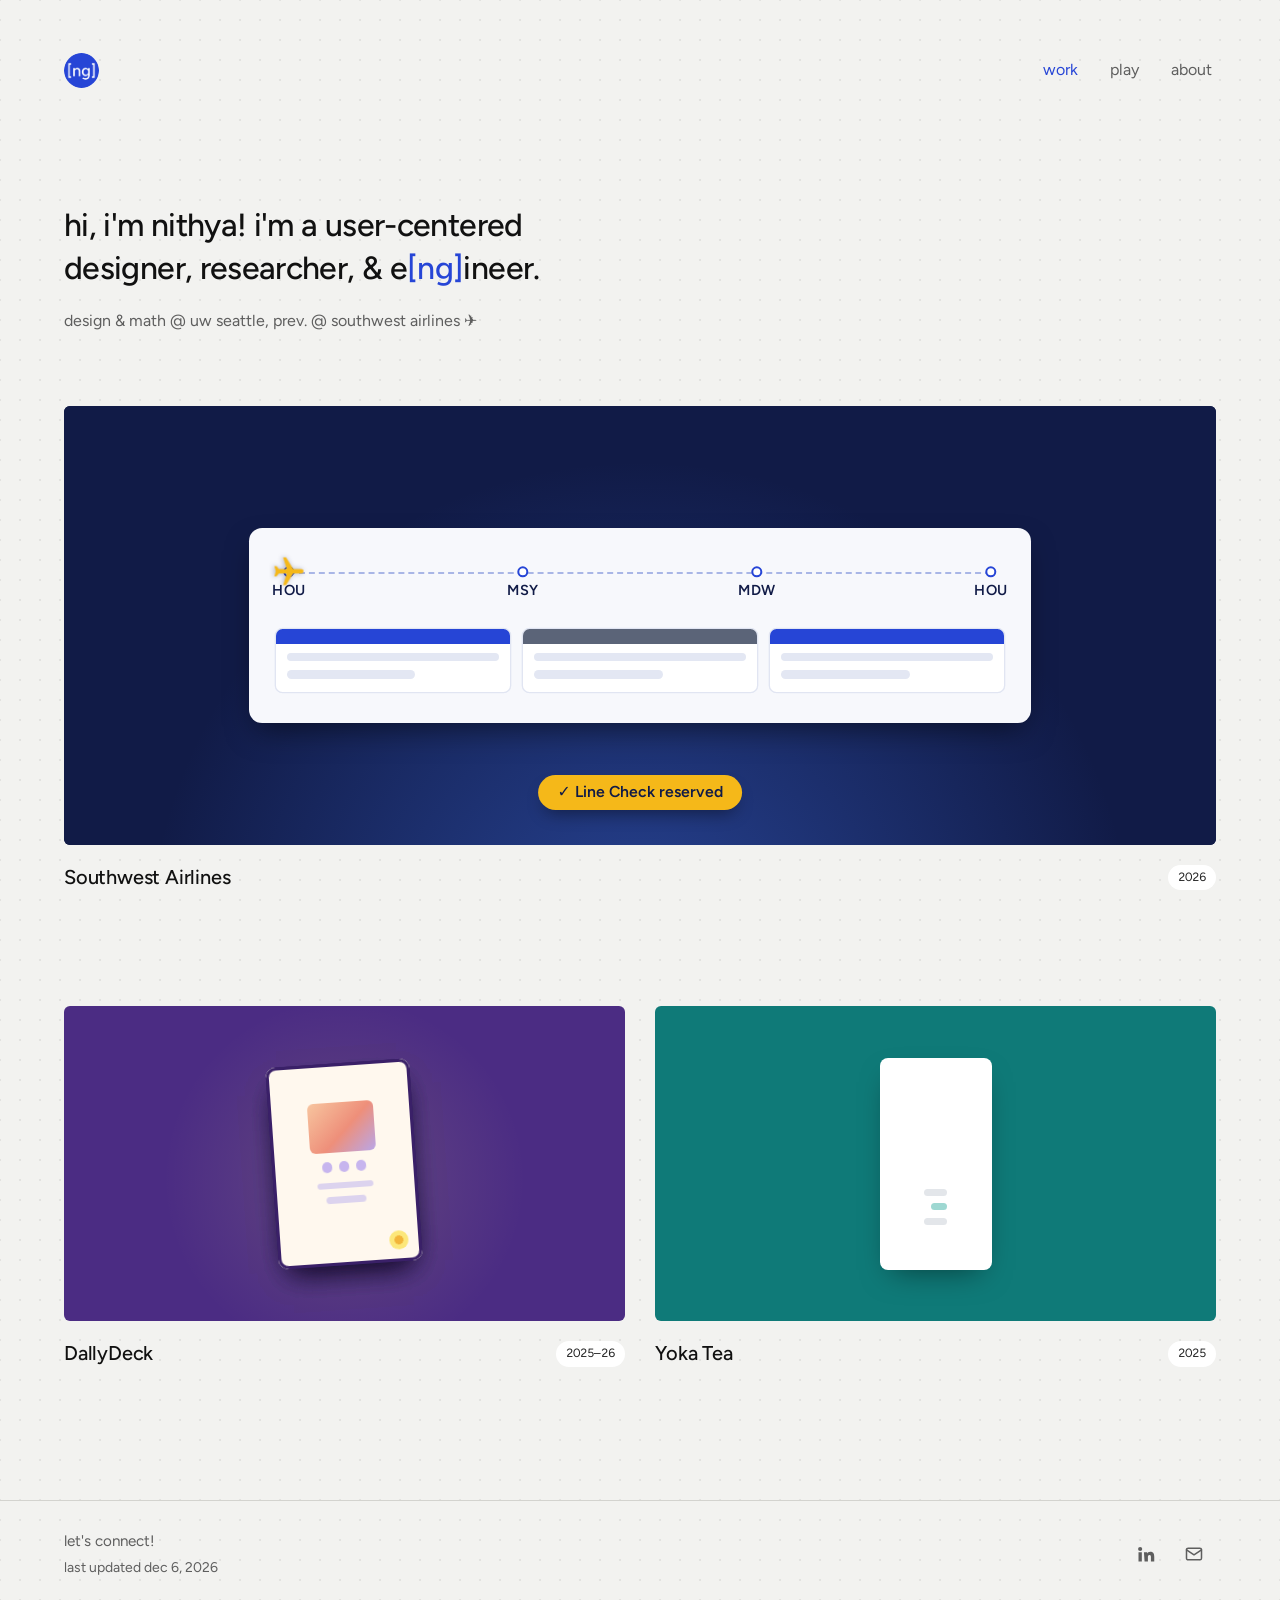
==== index.html @ f73a186f "Southwest case study: Line Check Solver - Write the case study from the user testing readout: proble" ====
<!doctype html>
<html lang="en">
<head>
  <meta charset="utf-8">
  <meta name="viewport" content="width=device-width, initial-scale=1">
  <title>nithya guduri</title>
  <meta name="description" content="Nithya Guduri is a designer, researcher, and engineer studying Human Centered Design & Engineering and Applied Math at the University of Washington.">
  <meta name="theme-color" content="#ECECEA">
  <link rel="icon" type="image/png" href="assets/logo.png">
  <link rel="apple-touch-icon" href="assets/logo.png">
  <link rel="preconnect" href="https://fonts.googleapis.com">
  <link rel="preconnect" href="https://fonts.gstatic.com" crossorigin>
  <link rel="stylesheet" href="https://fonts.googleapis.com/css2?family=Figtree:wght@400;500;600;700&display=swap">
  <link rel="stylesheet" href="css/styles.css">
  <script src="js/main.js" defer></script>
</head>
<body>
  <a class="skip-link" href="#main">Skip to content</a>

  <header class="site-header">
    <nav class="nav wrap" aria-label="Primary">
      <a class="wordmark" href="index.html"><img class="wordmark__logo" src="assets/logo.png" alt="Nithya Guduri, home" width="40" height="40"></a>
      <ul class="nav__links" role="list">
        <li><a class="nav__link" href="index.html" aria-current="page">work</a></li>
        <li><a class="nav__link" href="play.html">play</a></li>
        <li><a class="nav__link" href="about.html">about</a></li>
      </ul>
    </nav>
  </header>

  <main id="main">

    <div class="wrap">
      <section class="page-intro fade-in" aria-labelledby="intro-title">
        <h1 class="page-title" id="intro-title">hi, i'm nithya! i'm a user-centered designer, researcher, &amp; e<span class="hl">[ng]</span>ineer.</h1>
        <p class="page-sub">design & math @ uw seattle, prev. @ southwest airlines ✈︎</p>
      </section>

      <h2 class="sr-only">Selected work</h2>
      <ul class="work-grid" role="list">
        <li class="work-item work-item--feature fade-in" style="--d:1">
          <a class="work-card" href="work/project-one.html">
            <div class="work-card__cover" style="--cover:#111B47" aria-hidden="true">
              <!-- animated trip: a plane flies each leg, legs turn green as they're certified, then the reservation confirms -->
              <div class="sw-scene">
                <div class="sw-board">
                  <div class="sw-route">
                    <i class="sw-path"></i>
                    <span class="sw-stop" data-code="HOU"></span><span class="sw-stop" data-code="MSY"></span><span class="sw-stop" data-code="MDW"></span><span class="sw-stop" data-code="HOU"></span>
                    <div class="sw-track"><svg class="sw-plane" viewBox="0 0 24 24"><path fill="currentColor" d="M21 16v-2l-8-5V3.5a1.5 1.5 0 0 0-3 0V9l-8 5v2l8-2.5V19l-2 1.5V22l3.5-1 3.5 1v-1.5L13 19v-5.5z"/></svg></div>
                  </div>
                  <div class="sw-legs">
                    <div class="sw-leg"><b></b><i></i><i></i></div>
                    <div class="sw-leg sw-leg--dh"><b></b><i></i><i></i></div>
                    <div class="sw-leg"><b></b><i></i><i></i></div>
                  </div>
                </div>
                <span class="sw-toast">✓ Line Check reserved</span>
              </div>
            </div>
            <div class="work-card__meta">
              <h2 class="work-card__title">Southwest Airlines</h2>
              <span class="pill"><span class="sr-only">Year: </span>2026</span>
            </div>
            <!-- EDIT: one-line tagline, shown on hover -->
            <p class="work-card__tagline">Redesigning how Southwest check pilots reserve and certify Line Checks.</p>
          </a>
        </li>
        <li class="work-item fade-in" style="--d:2">
          <a class="work-card" href="work/project-two.html">
            <div class="work-card__cover" style="--cover:#4B2C83" aria-hidden="true">
              <!-- animated card deck: one card slides off the top and tucks in at the back -->
              <div class="dd-deck">
                <div class="dd-card"><i class="dd-card__photo"></i><span class="dd-card__icons"><i></i><i></i><i></i></span><i class="dd-card__line"></i><i class="dd-card__line dd-card__line--short"></i><i class="dd-card__flower"></i></div>
                <div class="dd-card"><i class="dd-card__photo"></i><span class="dd-card__icons"><i></i><i></i><i></i></span><i class="dd-card__line"></i><i class="dd-card__line dd-card__line--short"></i><i class="dd-card__flower"></i></div>
                <div class="dd-card"><i class="dd-card__photo"></i><span class="dd-card__icons"><i></i><i></i><i></i></span><i class="dd-card__line"></i><i class="dd-card__line dd-card__line--short"></i><i class="dd-card__flower"></i></div>
              </div>
            </div>
            <div class="work-card__meta">
              <h2 class="work-card__title">DallyDeck</h2>
              <span class="pill"><span class="sr-only">Year: </span>2025–26</span>
            </div>
            <!-- EDIT: one-line tagline, shown on hover -->
            <p class="work-card__tagline">A card deck and app that takes the pressure off planning visits.</p>
          </a>
        </li>
        <li class="work-item fade-in" style="--d:3">
          <a class="work-card" href="work/project-three.html">
            <div class="work-card__cover" style="--cover:#0F7A78" aria-hidden="true">
              <!-- EDIT: replace with <img src="assets/…" alt=""> -->
              <div class="mock-center"><div class="mock-phone"><i></i><i></i><i></i></div></div>
            </div>
            <div class="work-card__meta">
              <h2 class="work-card__title">Yoka Tea</h2>
              <span class="pill"><span class="sr-only">Year: </span>2025</span>
            </div>
            <!-- EDIT: one-line tagline, shown on hover -->
            <p class="work-card__tagline">Designing an AI assistant that helps teams ship faster.</p>
          </a>
        </li>
      </ul>
    </div>
  </main>

  <footer class="site-footer">
    <div class="wrap footer__row">
      <div>
        <p class="footer__hello">let's connect!</p>
        <p class="footer__updated">last updated <span data-updated>nov 9 2026</span></p>
      </div>
      <!-- EDIT: your profile links and email -->
      <ul class="socials" role="list">
        <li><a href="https://www.linkedin.com/in/nithyaguduri/" aria-label="LinkedIn"><svg viewBox="0 0 24 24" fill="currentColor" aria-hidden="true" focusable="false"><path d="M4.98 3.5a2.5 2.5 0 1 1 0 5 2.5 2.5 0 0 1 0-5zM3 9.75h4V21H3zM9.5 9.75h3.8v1.6h.05c.53-1 1.83-2.05 3.77-2.05 4.03 0 4.78 2.65 4.78 6.1V21h-4v-5c0-1.2-.02-2.75-1.68-2.75-1.68 0-1.94 1.31-1.94 2.66V21h-4z"/></svg></a></li>
        <li><a href="mailto:nithyaguduri@gmail.com" aria-label="Email nithyaguduri@gmail.com"><svg viewBox="0 0 24 24" fill="none" stroke="currentColor" stroke-width="1.8" stroke-linecap="round" stroke-linejoin="round" aria-hidden="true" focusable="false"><rect x="3" y="5" width="18" height="14" rx="2"/><path d="m3 7 9 6 9-6"/></svg></a></li>
      </ul>
    </div>
  </footer>
</body>
</html>
---- css/styles.css ----
/* =========================================================
   Layout concept: a quiet grey "paper" gallery. Work is shown
   as framed covers; everything else is a narrow reading column.

   Contrast (WCAG AA, normal text ≥ 4.5:1 on --bg):
   ink 16.4 · text 14.6 · muted 5.3 · accent 6.4
   ========================================================= */
:root {
  --bg: #F2F2F0;
  --grid: rgba(17, 17, 17, .07);   /* dot grid */
  --box: #E1E1DE;          /* process cards, placeholders */
  --white: #FFFFFF;
  --ink: #111111;          /* headings */
  --text: #1F1F1F;
  --muted: #5E5E5E;
  --line: #D3D3CF;
  --accent: #2645D6;       /* cobalt: the one accent */
  --accent-soft: #DCE3FB;

  --font: "Figtree", ui-sans-serif, system-ui, -apple-system, "Segoe UI", sans-serif;

  --fs-xs: .75rem;      /* labels */
  --fs-sm: .875rem;     /* captions, meta */
  --fs-base: 1rem;      /* body */
  --fs-meta: .9375rem;  /* taglines, dates, descriptions: 15px */
  --fs-md: 1rem;        /* nav, intro subline: 16px */
  --fs-bio: 1.125rem;   /* about body: 18px */
  --fs-lg: clamp(1.125rem, 1rem + .35vw, 1.25rem);  /* project + section titles: 20px */
  --fs-xl: clamp(1.625rem, 1.3rem + 1vw, 2rem);     /* page headings: 32px */
  --fs-hero: clamp(1.625rem, 1.3rem + 1vw, 2rem);

  --gutter: clamp(20px, 5vw, 80px);
  --max: 1440px;
  --read: 720px;            /* case study column */
  --radius: 6px;

  --ease: cubic-bezier(.2, .8, .2, 1);
  --spring: cubic-bezier(.34, 1.45, .64, 1);
}

/* ---------- base ---------- */
*, *::before, *::after { box-sizing: border-box; }
* { margin: 0; }
html { -webkit-text-size-adjust: 100%; text-size-adjust: 100%; }
@media (prefers-reduced-motion: no-preference) { html { scroll-behavior: smooth; } }

body {
  position: relative;
  min-height: 100vh;
  display: flex; flex-direction: column;
  background-color: var(--bg);
  background-image: radial-gradient(circle, var(--grid) 1px, transparent 1.5px);
  background-size: 20px 20px;
  background-position: -10px -10px;
  color: var(--text);
  font-family: var(--font);
  font-size: var(--fs-base);
  line-height: 1.6;
  -webkit-font-smoothing: antialiased;
}
main { flex: 1; }

img, svg { display: block; max-width: 100%; }
a { color: inherit; }
button { font: inherit; color: inherit; cursor: pointer; }
ul[role="list"], ol[role="list"] { list-style: none; padding: 0; }

:focus-visible { outline: 2px solid var(--accent); outline-offset: 3px; border-radius: 3px; }

.sr-only {
  position: absolute; width: 1px; height: 1px; padding: 0; margin: -1px;
  overflow: hidden; clip: rect(0 0 0 0); white-space: nowrap; border: 0;
}
.skip-link {
  position: fixed; top: 12px; left: 12px; z-index: 100;
  padding: 10px 16px; border-radius: var(--radius);
  background: var(--ink); color: var(--white); text-decoration: none;
  transform: translateY(-200%); transition: transform .2s var(--ease);
}
.skip-link:focus { transform: none; }

.wrap {
  width: 100%; max-width: calc(var(--max) + var(--gutter) * 2);
  margin-inline: auto; padding-inline: var(--gutter);
}

/* ---------- header ---------- */
.site-header { padding-block: clamp(24px, 4vw, 48px); }
.nav { display: flex; align-items: center; justify-content: space-between; gap: 16px; }

.wordmark {
  display: inline-flex; align-items: center; gap: 10px;
  min-height: 44px;
  font-size: var(--fs-md); font-weight: 600; letter-spacing: -.01em;
  color: var(--ink); text-decoration: none;
}
.wordmark__logo {
  display: block; width: 35px; height: 35px;
  border-radius: 50%; object-fit: cover;
  transition: transform .5s var(--spring);
}
.wordmark:hover .wordmark__logo { transform: scale(1.08); }

.nav__links { display: flex; gap: clamp(8px, 2vw, 24px); }
.nav__link {
  display: inline-flex; align-items: center; min-height: 44px; padding-inline: 4px;
  font-size: var(--fs-md); color: var(--muted); text-decoration: none;
  transition: color .2s;
}
.nav__link:hover { color: var(--ink); }
.nav__link[aria-current="page"] { color: var(--accent); }

/* ---------- shared bits ---------- */
.label {
  font-size: var(--fs-xs); font-weight: 500;
  letter-spacing: .05em; text-transform: uppercase;
  color: var(--muted);
}
.pill {
  display: inline-flex; align-items: center;
  padding: 5px 16px; border-radius: 999px;
  background: var(--white);
  font-size: .8125rem; color: var(--text); white-space: nowrap;
  font-variant-numeric: tabular-nums;
}
.page-intro { padding-block: clamp(24px, 5vw, 64px) clamp(40px, 6vw, 72px); }
.page-title {
  font-size: var(--fs-hero); font-weight: 500;
  line-height: 1.35; letter-spacing: -.02em; color: var(--ink);
  max-width: 24ch; text-wrap: balance;
}
.page-sub { margin-top: 18px; font-size: var(--fs-md); color: var(--muted); }

/* placeholder art (replace with <img>) */
.ph {
  display: grid; place-items: center;
  width: 100%; max-width: 100%;
  aspect-ratio: var(--ratio, 16 / 10);
  padding: 16px;
  border-radius: var(--radius);
  background: var(--box);
  color: #555;
  font-size: var(--fs-xs); letter-spacing: .05em; text-transform: uppercase; text-align: center;
}

/* ---------- WORK GRID ---------- */
.work-grid {
  display: grid;
  gap: clamp(40px, 5vw, 64px) clamp(20px, 2.4vw, 32px);
  margin-bottom: clamp(64px, 8vw, 112px);  /* space above the footer */
}
.work-card .pill { padding: 3px 10px; font-size: .75rem; }
@media (min-width: 760px) {
  .work-grid { grid-template-columns: 1fr 1fr; }
  .work-item--feature { grid-column: 1 / -1; }
}
.work-card { display: grid; text-decoration: none; }
.work-card__cover {
  position: relative; overflow: hidden;
  aspect-ratio: 16 / 9;
  border-radius: var(--radius);
  background: var(--cover, var(--box));
}
@media (min-width: 760px) { .work-item--feature .work-card__cover { aspect-ratio: 21 / 8; } }
.work-card__cover > * { transition: transform .6s var(--ease); }
.work-card:hover .work-card__cover > * { transform: scale(1.03); }
.work-card__cover img { width: 100%; height: 100%; object-fit: cover; }
.work-card__meta {
  display: flex; align-items: center; justify-content: space-between; gap: 16px;
  margin-top: 20px;
}
.work-card__title {
  font-size: var(--fs-lg); font-weight: 500; line-height: 1.15; letter-spacing: -.01em;
  color: var(--ink);
}
.work-card__tagline {
  margin-top: 10px;
  font-size: var(--fs-meta); line-height: 1.4; color: var(--muted);
  max-width: 48ch;
}
/* tagline fades in on hover; space is reserved so nothing jumps */
@media (hover: hover) {
  .work-card__tagline { opacity: 0; translate: 0 6px; transition: opacity .3s var(--ease), translate .4s var(--ease); }
  .work-card:hover .work-card__tagline,
  .work-card:focus-visible .work-card__tagline { opacity: 1; translate: 0 0; }
}
.work-card:focus-visible { outline-offset: 6px; }

/* DallyDeck cover: a little deck that keeps shuffling */
.dd-deck {
  position: absolute; inset: 0;
  display: grid; place-items: center;
  background: radial-gradient(circle at 50% 55%, rgba(255, 233, 140, .14), transparent 55%);
}
.dd-card {
  grid-area: 1 / 1;
  position: relative;
  height: 64%; aspect-ratio: 5 / 7;
  display: flex; flex-direction: column; align-items: center; gap: 6%;
  padding: 7% 7% 0;
  border-radius: 7% / 5%;
  background: #FFF8EE;
  box-shadow: 0 0 0 3px #3A2068 inset, 0 14px 28px -12px rgba(10, 4, 30, .55);
  animation: dd-shuffle 9s var(--ease) infinite both;
}
.dd-card:nth-child(2) { animation-delay: -6s; }   /* starts in the middle */
.dd-card:nth-child(3) { animation-delay: -3s; }   /* starts at the back */
.dd-card i { display: block; }
.dd-card__photo { width: 100%; aspect-ratio: 4 / 3; border-radius: 6px; background: linear-gradient(135deg, #B9A6E8, #E9A7C3 55%, #F6D27A); }
.dd-card:nth-child(2) .dd-card__photo { background: linear-gradient(135deg, #9FD3C7, #7FB3E0 60%, #C9B8F0); }  /* park */
.dd-card:nth-child(3) .dd-card__photo { background: linear-gradient(135deg, #F7C59F, #EE8F7A 55%, #B9A6E8); }  /* glass garden */
.dd-card__icons { display: flex; gap: 10%; width: 100%; justify-content: center; }
.dd-card__icons i { width: 16%; aspect-ratio: 1; border-radius: 50%; background: #C7B5EE; }
.dd-card__line { width: 86%; height: 4%; border-radius: 99px; background: #DCD3EE; }
.dd-card__line--short { width: 60%; margin-top: -2%; }
.dd-card__flower {
  position: absolute; right: 9%; bottom: 6%;
  width: 13%; aspect-ratio: 1; border-radius: 50%;
  background: radial-gradient(circle, #F2B53A 0 32%, #FCE77A 34%);
}

/* positions: front (z 3) → slides off left → back (z 1) → middle (z 2) → front */
@keyframes dd-shuffle {
  0%, 12%   { transform: translate(0, 0) rotate(-4deg); z-index: 3; }
  22%       { transform: translate(-78%, -4%) rotate(-16deg); z-index: 3; }
  26%       { transform: translate(-78%, -4%) rotate(-16deg); z-index: 0; }
  33%, 56%  { transform: translate(16%, -3%) rotate(9deg); z-index: 1; }
  66%, 89%  { transform: translate(8%, -1%) rotate(3deg); z-index: 2; }
  100%      { transform: translate(0, 0) rotate(-4deg); z-index: 3; }
}
@media (prefers-reduced-motion: reduce) {
  .dd-card { animation: none; }
  .dd-card:nth-child(1) { transform: rotate(-4deg); z-index: 3; }
  .dd-card:nth-child(2) { transform: translate(8%, -1%) rotate(3deg); z-index: 2; }
  .dd-card:nth-child(3) { transform: translate(16%, -3%) rotate(9deg); z-index: 1; }
}

/* Southwest cover: a plane flies the trip, each check leg certifies, the reservation confirms */
.sw-scene {
  position: absolute; inset: 0;
  container-type: size;
  display: grid; place-items: center;
  background: radial-gradient(circle at 50% 125%, rgba(61, 107, 224, .5), transparent 62%), #111B47;
}
.sw-board {
  width: min(80%, 178cqh);
  display: grid; gap: 4cqh;
  padding: 6cqh 6cqh 7cqh;
  border-radius: 3cqh;
  background: #F7F8FC;
  box-shadow: 0 3cqh 7cqh -2cqh rgba(0, 0, 0, .55);
}
.sw-route { position: relative; height: 8cqh; margin: 0 3cqh 5cqh; }
.sw-path { position: absolute; left: 0; right: 0; top: 50%; border-top: .5cqh dashed #A9B6E6; }
.sw-stop {
  position: absolute; top: 50%; translate: -50% -50%;
  width: 2.6cqh; height: 2.6cqh; border-radius: 50%;
  background: #fff; border: .6cqh solid #2645D6;
}
.sw-stop:nth-of-type(1) { left: 0; }
.sw-stop:nth-of-type(2) { left: 33.333%; }
.sw-stop:nth-of-type(3) { left: 66.667%; }
.sw-stop:nth-of-type(4) { left: 100%; }
.sw-stop::after {
  content: attr(data-code);
  position: absolute; top: 3.4cqh; left: 50%; translate: -50% 0;
  font: 600 3.3cqh/1 var(--font); letter-spacing: .04em; color: #111B47;
}
.sw-track { position: absolute; inset: 0; animation: sw-fly 8s var(--ease) infinite; }
.sw-plane {
  position: absolute; left: 0; top: 50%;
  width: 8cqh; height: 8cqh;
  translate: -50% -50%; rotate: 90deg;
  color: #F5B819;
  filter: drop-shadow(0 .4cqh .6cqh rgba(17, 27, 71, .35));
  animation: sw-plane 8s linear infinite;
}
.sw-legs { display: grid; grid-template-columns: repeat(3, 1fr); gap: 3cqh; }
.sw-leg {
  display: grid; gap: 2cqh; padding-bottom: 3cqh;
  border-radius: 1.5cqh; overflow: hidden;
  background: #fff; box-shadow: 0 0 0 .3cqh #E1E5F2;
}
.sw-leg b { height: 3.4cqh; background: #2645D6; }
.sw-leg--dh b { background: #5B6478; }
.sw-leg i { height: 2cqh; margin-inline: 2.5cqh; border-radius: 99px; background: #E3E7F3; }
.sw-leg i + i { width: 55%; }
.sw-leg:nth-child(1) b { animation: sw-cert-first 8s infinite; }
.sw-leg:nth-child(3) b { animation: sw-cert-last 8s infinite; }
.sw-toast {
  position: absolute; bottom: 8cqh; left: 50%; translate: -50% 0;
  padding: 2.2cqh 4.4cqh; border-radius: 99px;
  background: #F5B819; color: #111B47;
  font: 600 3.6cqh/1 var(--font); white-space: nowrap;
  box-shadow: 0 2cqh 4cqh -1.5cqh rgba(0, 0, 0, .45);
  animation: sw-toast 8s var(--ease) infinite;
}
@keyframes sw-fly {
  0%, 6%    { transform: translateX(0); }
  22%, 30%  { transform: translateX(33.333%); }
  46%, 54%  { transform: translateX(66.667%); }
  70%, 100% { transform: translateX(100%); }
}
@keyframes sw-plane { 0% { opacity: 0; } 4%, 90% { opacity: 1; } 97%, 100% { opacity: 0; } }
@keyframes sw-cert-first { 0%, 20% { background: #2645D6; } 25%, 92% { background: #2E9E5B; } 100% { background: #2645D6; } }
@keyframes sw-cert-last  { 0%, 68% { background: #2645D6; } 73%, 92% { background: #2E9E5B; } 100% { background: #2645D6; } }
@keyframes sw-toast {
  0%, 72%  { opacity: 0; transform: translateY(40%); }
  78%, 92% { opacity: 1; transform: none; }
  100%     { opacity: 0; transform: none; }
}
@media (prefers-reduced-motion: reduce) {
  .sw-track, .sw-plane, .sw-leg b, .sw-toast { animation: none; }
  .sw-track { transform: translateX(100%); }
  .sw-leg:nth-child(1) b, .sw-leg:nth-child(3) b { background: #2E9E5B; }
}

/* case study video */
.video video { display: block; width: 100%; height: auto; border-radius: var(--radius); background: #111; }

/* cover mocks (placeholders) */
.mock-center { position: absolute; inset: 0; display: grid; place-items: center; }
.mock-screen {
  width: 62%; aspect-ratio: 16 / 10;
  background: var(--white); border-radius: 4px;
  box-shadow: 0 12px 30px -12px rgba(0, 0, 0, .45);
  display: grid; grid-template-rows: auto 1fr; overflow: hidden;
}
.mock-screen__bar { height: 9%; background: #1D2742; }
.mock-screen__body { display: grid; grid-template-columns: repeat(3, 1fr); gap: 6%; padding: 6%; align-content: start; }
.mock-screen__body i { height: 0; padding-bottom: 50%; border-radius: 2px; background: #E8EAF0; }
.mock-phone {
  width: 20%; aspect-ratio: 9 / 17;
  background: var(--white); border-radius: 8px;
  box-shadow: 0 12px 30px -12px rgba(0, 0, 0, .5);
  display: grid; align-content: end; gap: 6%; padding: 8%;
}
.mock-phone i { height: 7px; border-radius: 4px; background: #E3E6EA; }
.mock-phone i:nth-child(2) { width: 70%; justify-self: end; background: #9ED8D2; }
.mock-mark {
  width: 22%; aspect-ratio: 1; border-radius: 50%;
  background: radial-gradient(circle at 35% 30%, #fff, #D9D9D6);
  box-shadow: 0 10px 24px -10px rgba(0, 0, 0, .35);
}
.cover-grid {
  background:
    linear-gradient(rgba(0,0,0,.04) 1px, transparent 1px) 0 0 / 22px 22px,
    linear-gradient(90deg, rgba(0,0,0,.04) 1px, transparent 1px) 0 0 / 22px 22px,
    radial-gradient(circle at 15% 85%, #F1E6F7, transparent 45%),
    radial-gradient(circle at 85% 15%, #FFF1E2, transparent 45%),
    #F6F6F5 !important;
}

/* ---------- CASE STUDY ---------- */
.case { width: 100%; max-width: calc(var(--read) + var(--gutter) * 2); margin-inline: auto; padding-inline: var(--gutter); padding-bottom: clamp(64px, 10vw, 120px); }
.case-title { font-size: var(--fs-xl); font-weight: 500; line-height: 1.3; letter-spacing: -.02em; color: var(--ink); }
.case-sub { margin-top: 10px; font-size: var(--fs-md); color: var(--muted); }
.case-meta { display: grid; grid-template-columns: repeat(3, minmax(0, 1fr)); gap: 20px; margin-top: 28px; }
.case-meta dt { margin-bottom: 4px; }
.case-meta dd { margin: 0; font-size: var(--fs-base); color: var(--ink); }
@media (max-width: 480px) { .case-meta { grid-template-columns: 1fr 1fr; } }

.case-hero {
  position: relative; overflow: hidden;
  margin-top: 32px;
  aspect-ratio: 16 / 10;
  border-radius: var(--radius);
  background: var(--cover, var(--box));
}
.case-hero img { width: 100%; height: 100%; object-fit: cover; }
.case-hero .mock-screen { width: 82%; }
.work-item--feature .mock-screen { width: 32%; }

.block { margin-top: clamp(56px, 8vw, 88px); display: grid; gap: 16px; }
.block > .label { margin-bottom: -6px; }
.block-title { font-size: clamp(1.125rem, 1.05rem + .35vw, 1.3rem); font-weight: 500; line-height: 1.3; letter-spacing: -.01em; color: var(--ink); text-wrap: balance; }
.block p, .block li { font-size: var(--fs-base); line-height: 1.7; }
.block figure { margin: 0; }
.block figcaption { margin-top: 8px; font-size: var(--fs-sm); color: var(--muted); }

.part-title {
  display: flex; flex-wrap: wrap; align-items: center; gap: 8px 14px;
  margin-top: clamp(56px, 8vw, 88px);
  font-size: var(--fs-lg); font-weight: 500; color: var(--ink);
}
.part-title .pill { font-size: var(--fs-xs); }

.features { display: grid; gap: 20px 32px; margin-top: 8px; }
@media (min-width: 560px) { .features { grid-template-columns: 1fr 1fr; } }
.features h3, .boxes h3, .numbered h3, .features h4, .boxes h4, .numbered h4 { font-size: var(--fs-base); font-weight: 600; color: var(--ink); }
.features p { color: var(--muted); font-size: var(--fs-sm) !important; }

.boxes { display: grid; gap: 12px; margin-top: 8px; }
@media (min-width: 560px) { .boxes { grid-template-columns: 1fr 1fr; } }
.boxes li {
  display: grid; gap: 6px; align-content: start;
  padding: 18px 20px; border-radius: var(--radius);
  background: var(--box);
  transition: background-color .25s, transform .3s var(--ease);
}
.boxes li:hover { background: var(--accent-soft); transform: translateY(-2px); }
.boxes p { font-size: var(--fs-sm) !important; }

.numbered { display: grid; gap: 22px; margin-top: 4px; }
.numbered li { display: grid; grid-template-columns: 36px minmax(0, 1fr); gap: 4px 0; }
.numbered .num { grid-row: span 2; font-size: var(--fs-sm); font-weight: 600; color: var(--accent); padding-top: 1px; font-variant-numeric: tabular-nums; }

.stats { display: grid; grid-template-columns: repeat(auto-fit, minmax(150px, 1fr)); gap: 20px; margin-top: 4px; }
.stat { display: grid; gap: 2px; padding-top: 12px; border-top: 1px solid var(--line); }
.stat strong { font-size: var(--fs-xl); font-weight: 500; line-height: 1.1; color: var(--ink); font-variant-numeric: tabular-nums; }
.stat span { font-size: var(--fs-sm); color: var(--muted); }

.notice {
  padding: 18px 22px; border-radius: var(--radius);
  background: var(--white); font-size: .95rem;
}
.notice a { color: var(--accent); text-decoration: none; font-weight: 500; }
.notice a:hover { text-decoration: underline; }

.quote { display: grid; gap: 6px; }
.quote + .quote { margin-top: 10px; }
.quote__who { font-weight: 500; color: var(--ink); }
.quote__who span { margin-left: 6px; font-weight: 400; color: var(--muted); }
.quote blockquote { margin: 0; }

.rule { margin-top: clamp(48px, 7vw, 72px); border: 0; border-top: 1px dashed var(--line); }

.photo-row { display: grid; gap: 12px; margin-top: 8px; }
@media (min-width: 560px) { .photo-row { grid-template-columns: 3fr 2fr 4fr; } }
.photo-row .ph, .photo-row img { height: 100%; aspect-ratio: auto; min-height: 180px; object-fit: cover; border-radius: var(--radius); }

/* zoomable media */
.zoom {
  display: block; width: 100%; padding: 0; border: 0; background: none;
  border-radius: var(--radius); overflow: hidden; cursor: zoom-in;
}
.zoom > * { transition: transform .5s var(--ease); }
.zoom:hover > * { transform: scale(1.02); }

.next {
  display: flex; align-items: center; justify-content: space-between; gap: 16px;
  margin-top: clamp(56px, 8vw, 88px); padding-top: 24px;
  border-top: 1px solid var(--line);
  text-decoration: none;
}
.next__title { font-size: var(--fs-lg); color: var(--ink); transition: color .2s; }
.next__arrow { font-size: var(--fs-lg); color: var(--ink); transition: transform .35s var(--spring); }
.next:hover .next__title { color: var(--accent); }
.next:hover .next__arrow { transform: translateX(6px); }
.back {
  display: inline-flex; align-items: center; gap: 6px; min-height: 44px; margin-bottom: 8px;
  font-size: var(--fs-sm); color: var(--muted); text-decoration: none;
}
.back:hover { color: var(--ink); }

/* ---------- ABOUT ---------- */
.about {
  display: grid; gap: clamp(40px, 6vw, 72px);
  max-width: 1080px; margin-inline: auto;
  padding-block: clamp(24px, 4vw, 48px) clamp(64px, 10vw, 120px);
}
.about-top { display: grid; gap: clamp(40px, 6vw, 64px); align-items: start; }
@media (min-width: 880px) { .about-top { grid-template-columns: 400px minmax(0, 1fr); } }

.ticket-wrap { display: grid; justify-items: center; }
.ticket {
  width: min(calc(100% - 28px), 380px);
  border-radius: 16px;
  background: #FBFAF7;
  box-shadow: 0 24px 48px -22px rgba(17, 17, 17, .35), 0 2px 6px rgba(17, 17, 17, .07);
  rotate: -2deg;
  transform-origin: 50% 0;
  transition: rotate .7s var(--spring);
}
.ticket__main { padding: 20px 20px 22px; }
.ticket__top { display: flex; justify-content: space-between; gap: 12px; margin-bottom: 14px; }
.ticket__top span { font-size: .7rem; font-weight: 600; letter-spacing: .12em; text-transform: uppercase; color: var(--muted); }
.ticket__photo .ph, .ticket__photo img { aspect-ratio: 1; width: 100%; border-radius: 10px; object-fit: cover; }
.ticket__name { margin-top: 16px; font-size: 1.75rem; font-weight: 600; line-height: 1.05; letter-spacing: -.03em; color: var(--ink); }
.ticket__role { margin-top: 4px; font-size: var(--fs-base); color: var(--muted); font-weight: 500; }

/* perforated tear line with notches */
.ticket__stub {
  position: relative;
  display: flex; align-items: center; justify-content: space-between; gap: 12px;
  padding: 16px 20px;
  border-top: 2px dashed var(--line);
}
.ticket__stub::before, .ticket__stub::after {
  content: ""; position: absolute; top: -12px;
  width: 22px; height: 22px; border-radius: 50%;
  background: var(--bg);
}
.ticket__stub::before { left: -11px; }
.ticket__stub::after { right: -11px; }
.ticket__admit { font-size: .72rem; font-weight: 700; letter-spacing: .14em; text-transform: uppercase; color: var(--ink); line-height: 1.4; }
.ticket__admit span { font-weight: 500; letter-spacing: .06em; color: var(--muted); }
.ticket__btn {
  display: inline-flex; align-items: center; gap: 8px;
  min-height: 44px; padding: 0 16px; border-radius: 999px;
  background: var(--accent); color: var(--white);
  font-size: var(--fs-sm); font-weight: 500; text-decoration: none;
  transition: transform .3s var(--spring), background-color .2s;
}
.ticket__btn:hover { transform: translateY(-2px); background: #1C36B3; }
.ticket__btn svg { width: 16px; height: 16px; }

.about-bio { display: grid; gap: 20px; padding-top: clamp(0px, 4vw, 56px); }
.about-bio h1 { font-size: var(--fs-xl); font-weight: 500; line-height: 1.3; letter-spacing: -.015em; color: var(--ink); }
.about-bio p { max-width: 56ch; font-size: var(--fs-bio); line-height: 1.6; color: var(--text); }
.hl { color: var(--accent); font-weight: 500; }

.about-section { display: grid; gap: 20px; }
.about-section > h2 { font-size: var(--fs-lg); font-weight: 500; letter-spacing: -.01em; color: var(--ink); }

.xp { display: grid; gap: 22px; }
.xp li { display: grid; grid-template-columns: 40px minmax(0, 1fr); gap: 0 18px; }
.xp__logo {
  display: grid; place-items: center;
  width: 40px; height: 40px; border-radius: 8px;
  background: var(--white); overflow: hidden;
  font-size: var(--fs-sm); font-weight: 600; color: var(--ink);
}
.xp__logo img { width: 100%; height: 100%; object-fit: contain; }
.xp__head { display: flex; flex-wrap: wrap; justify-content: space-between; gap: 2px 16px; }
.xp__org { font-size: var(--fs-md); font-weight: 500; color: var(--ink); }
.xp__org span { margin-left: 6px; font-weight: 400; color: var(--muted); }
.xp__date { font-size: var(--fs-meta); color: var(--muted); padding-top: 3px; font-variant-numeric: tabular-nums; }
.xp__desc { margin-top: 2px; font-size: var(--fs-meta); color: var(--muted); }

.repeat { display: grid; grid-template-columns: repeat(auto-fill, minmax(140px, 1fr)); gap: 20px; }
.repeat li { display: grid; gap: 8px; }
.repeat .ph { --ratio: 2 / 3; border-radius: 4px; }
.stars { color: var(--accent); letter-spacing: .05em; }
.stars__off { color: var(--line); }
.repeat__title { font-size: var(--fs-md); color: var(--ink); line-height: 1.2; white-space: nowrap; overflow: hidden; text-overflow: ellipsis; }
.repeat__artist { margin-top: -6px; font-size: var(--fs-sm); color: var(--muted); }

/* ---------- EXPERIMENTS ---------- */
.masonry { columns: 1; column-gap: 28px; margin-bottom: clamp(64px, 10vw, 120px); }
@media (min-width: 560px) { .masonry { columns: 2; } }
@media (min-width: 900px) { .masonry { columns: 3; } }
@media (min-width: 1200px) { .masonry { columns: 4; } }
.masonry li { break-inside: avoid; margin-bottom: 28px; }
.masonry .exp {
  position: relative; margin: 0; border-radius: 4px; overflow: hidden;
  transition: transform .45s var(--spring), box-shadow .35s var(--ease);
}
@media (hover: hover) {
  .masonry .exp:hover {
    position: relative; z-index: 1;
    transform: scale(1.04);
    box-shadow: 0 22px 44px -18px rgba(17, 17, 17, .4), 0 4px 12px rgba(17, 17, 17, .08);
  }
}
.masonry .ph { border-radius: 4px; background: var(--tone, var(--box)); color: rgba(17, 17, 17, .72); }
.masonry .exp img { width: 100%; height: auto; border-radius: 4px; }
.exp__cap {
  position: absolute; left: 10px; bottom: 10px; max-width: calc(100% - 20px);
  padding: 4px 10px; border-radius: 999px;
  background: var(--white); color: var(--ink);
  font-size: var(--fs-xs); text-align: left;
  opacity: 0; translate: 0 6px;
  transition: opacity .2s, translate .3s var(--ease);
}
.masonry .exp:hover .exp__cap { opacity: 1; translate: 0 0; }
@media (hover: none) { .exp__cap { opacity: 1; translate: 0 0; } }

/* ---------- image viewer (built by js/main.js) ---------- */
.masonry .exp.is-zoomable, [data-zoom] { cursor: zoom-in; }
.viewer {
  width: 100vw; height: 100vh; max-width: none; max-height: none;
  margin: 0; padding: 0; border: 0;
  background: transparent; overflow: hidden;
}
.viewer::backdrop { background: rgba(20, 20, 20, .78); backdrop-filter: blur(10px); -webkit-backdrop-filter: blur(10px); }
.viewer[open] { display: grid; place-items: center; animation: viewer-in .35s var(--ease); }
.viewer[open]::backdrop { animation: viewer-fade .3s var(--ease); }
@keyframes viewer-in { from { opacity: 0; transform: scale(.94); } }
@keyframes viewer-fade { from { opacity: 0; } }
.viewer__stage { display: grid; place-items: center; padding: clamp(56px, 8vh, 96px) clamp(16px, 6vw, 96px); width: 100%; height: 100%; }
.viewer__stage img, .viewer__stage .ph {
  max-width: 100%; max-height: calc(100vh - 2 * clamp(56px, 8vh, 96px));
  width: auto; height: auto; object-fit: contain;
  border-radius: 2px;
  box-shadow: 0 30px 80px -20px rgba(0, 0, 0, .6);
}
.viewer__stage .ph { width: min(80vw, 640px); }
.viewer__close {
  position: fixed; top: clamp(12px, 3vw, 28px); right: clamp(12px, 3vw, 28px); z-index: 1;
  display: grid; place-items: center; width: 44px; height: 44px;
  border: 0; border-radius: 50%; background: transparent; color: #fff;
  transition: background-color .2s, transform .3s var(--spring);
}
.viewer__close:hover { background: rgba(255, 255, 255, .12); transform: rotate(90deg); }
.viewer__close:focus-visible { outline-color: #fff; }
.viewer__close svg { width: 26px; height: 26px; }
html.viewer-open { overflow: hidden; }

/* ---------- footer ---------- */
.site-footer { border-top: 1px solid var(--line); padding-block: 28px; }
.footer__row { display: flex; flex-wrap: wrap; align-items: center; justify-content: space-between; gap: 16px; }
.footer__hello { font-size: .95rem; color: var(--muted); }
.footer__updated { margin-top: 4px; font-size: var(--fs-sm); color: var(--muted); }
.socials { display: flex; gap: 4px; }
.socials a {
  display: grid; place-items: center; width: 44px; height: 44px;
  border-radius: 50%; color: var(--muted); transition: color .2s, background-color .2s;
}
.socials a:hover { color: var(--accent); background: rgba(255, 255, 255, .6); }
.socials svg { width: 20px; height: 20px; }

/* ---------- custom cursor (added by js/main.js on mouse/trackpad devices) ---------- */
html.has-cursor, html.has-cursor * { cursor: none !important; }
.cursor {
  position: fixed; top: 0; left: 0; z-index: 1000;
  width: 0; height: 0;              /* positioned by its centre */
  pointer-events: none;
  opacity: 0; transition: opacity .2s;
}
.cursor::before {
  content: ""; position: absolute;
  width: 12px; height: 12px; margin: -6px 0 0 -6px;
  border-radius: 50%;
  background: var(--accent);
  box-shadow: 0 0 0 4px rgba(38, 69, 214, .18);   /* the sun's glow */
  transition: scale .35s var(--spring), box-shadow .35s var(--ease);
}
.cursor.is-visible { opacity: 1; }
.cursor.is-hover::before { scale: 1.6; box-shadow: 0 0 0 6px rgba(38, 69, 214, .14); }
.cursor.is-down::before { scale: .8; }

/* ---------- motion ---------- */
@media (prefers-reduced-motion: no-preference) {
  .fade-in { animation: fade-up .7s var(--ease) both; animation-delay: calc(var(--d, 0) * 70ms); }
}
@keyframes fade-up { from { opacity: 0; transform: translateY(14px); } }

@media (prefers-reduced-motion: reduce) {
  *, *::before, *::after { animation-duration: .01ms !important; transition-duration: .01ms !important; }
}
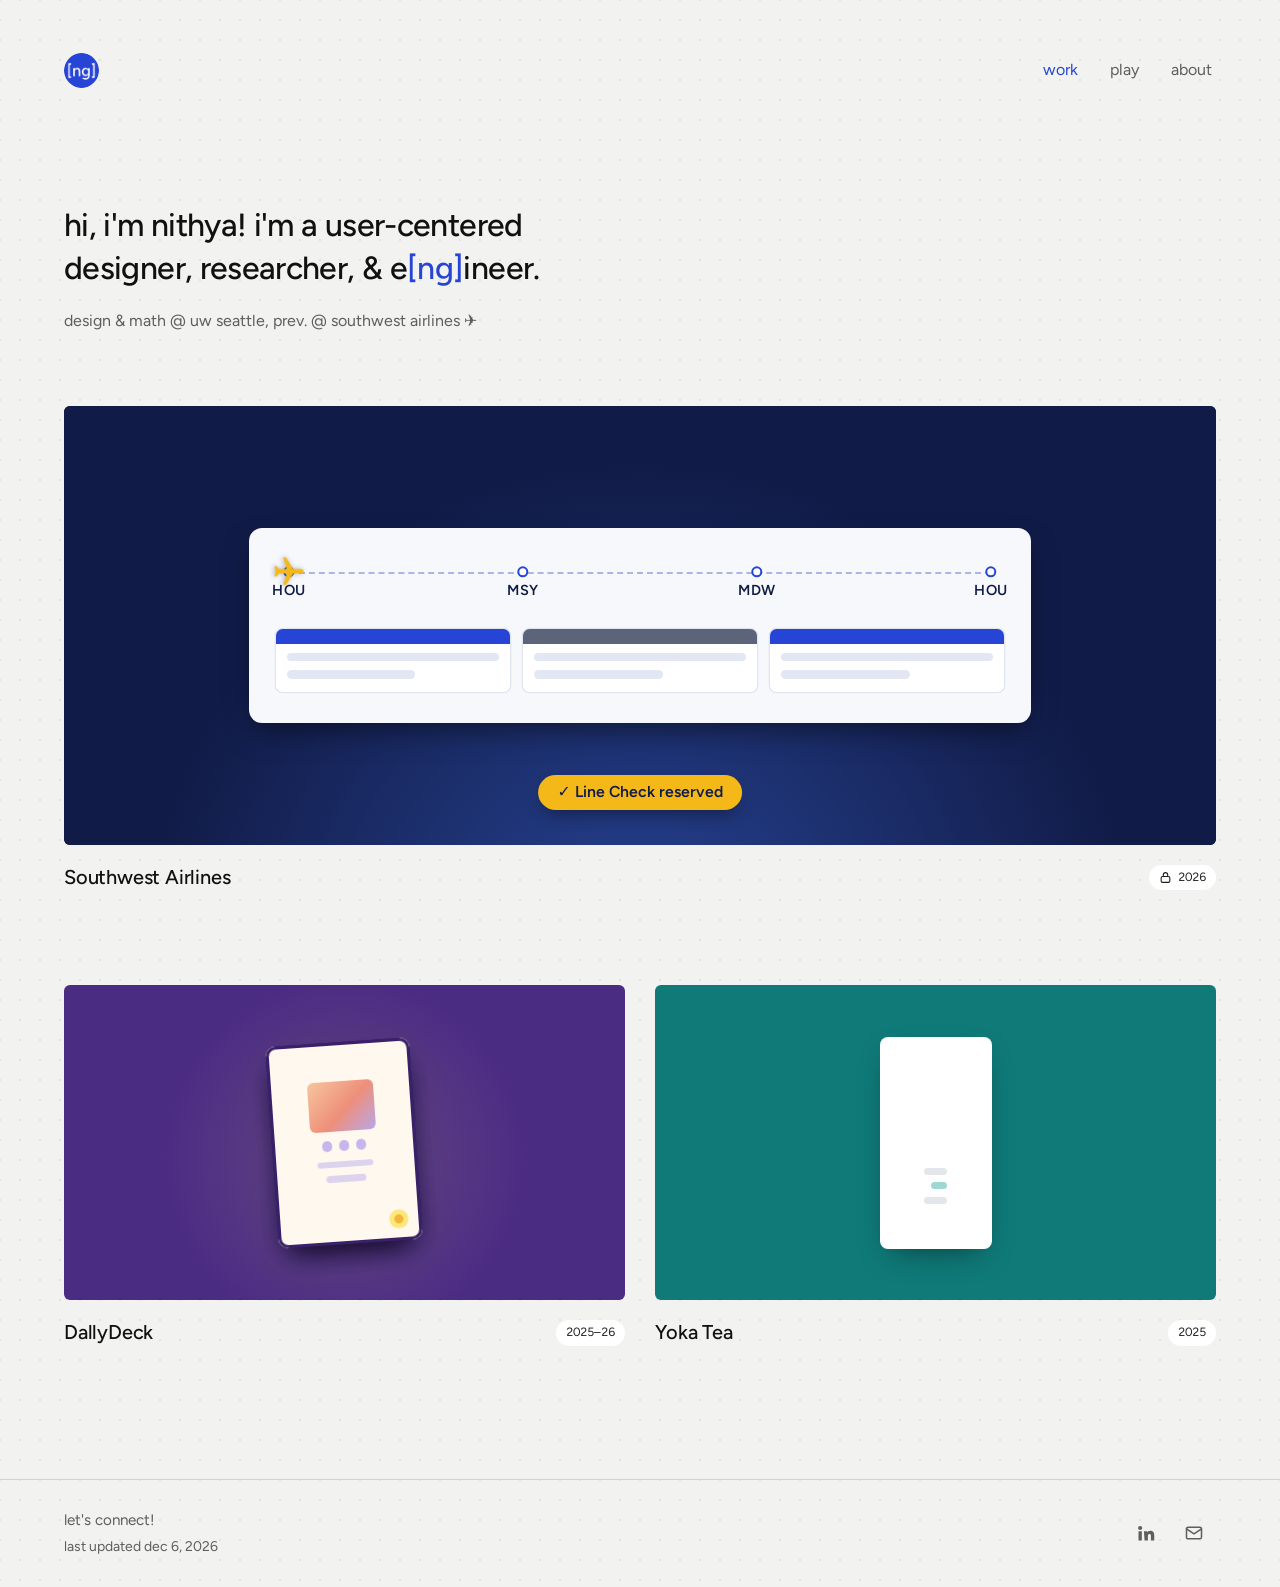
==== commit c4c72e48: "Password-protect the Southwest case study - Encrypt the case study content (AES-GCM, key from PBKDF2" ====
--- a/index.html
+++ b/index.html
@@ -60,7 +60,7 @@
             </div>
             <div class="work-card__meta">
               <h2 class="work-card__title">Southwest Airlines</h2>
-              <span class="pill"><span class="sr-only">Year: </span>2026</span>
+              <span class="pill"><svg viewBox="0 0 24 24" fill="none" stroke="currentColor" stroke-width="2" stroke-linecap="round" stroke-linejoin="round" aria-hidden="true" focusable="false"><rect x="4" y="10" width="16" height="11" rx="2.5"/><path d="M8 10V7a4 4 0 0 1 8 0v3"/></svg><span class="sr-only">Password protected. Year: </span>2026</span>
             </div>
             <!-- EDIT: one-line tagline, shown on hover -->
             <p class="work-card__tagline">Redesigning how Southwest check pilots reserve and certify Line Checks.</p>
--- a/css/styles.css
+++ b/css/styles.css
@@ -429,6 +429,11 @@
 @media (min-width: 560px) { .photo-row { grid-template-columns: 3fr 2fr 4fr; } }
 .photo-row .ph, .photo-row img { height: 100%; aspect-ratio: auto; min-height: 180px; object-fit: cover; border-radius: var(--radius); }
 
+/* case study images keep their real proportions */
+.zoom img { width: 100%; height: auto; }
+.pair { display: grid; grid-template-columns: 1fr 1fr; gap: 12px; }
+.devices { display: grid; grid-template-columns: 1.8fr 1fr; gap: 12px; align-items: start; }
+
 /* zoomable media */
 .zoom {
   display: block; width: 100%; padding: 0; border: 0; background: none;
@@ -639,3 +644,46 @@
 @media (prefers-reduced-motion: reduce) {
   *, *::before, *::after { animation-duration: .01ms !important; transition-duration: .01ms !important; }
 }
+
+/* ---------- Password-protected case study ---------- */
+.lock {
+  display: grid; justify-items: center; gap: 14px;
+  max-width: 440px; margin: clamp(48px, 10vh, 120px) auto clamp(64px, 12vh, 160px);
+  text-align: center;
+}
+.lock__icon {
+  display: grid; place-items: center;
+  width: 56px; height: 56px; border-radius: 50%;
+  background: var(--accent-soft); color: var(--accent);
+}
+.lock__icon svg { width: 26px; height: 26px; }
+.lock__title { font-size: var(--fs-xl); font-weight: 500; line-height: 1.15; letter-spacing: -.02em; color: var(--ink); text-wrap: balance; }
+.lock__text { color: var(--muted); }
+.lock__text a { color: var(--accent); font-weight: 500; }
+.lock__form { display: grid; gap: 8px; width: 100%; margin-top: 10px; text-align: left; }
+.lock__row { display: flex; gap: 8px; }
+.lock__input {
+  flex: 1; min-width: 0; min-height: 48px; padding: 0 16px;
+  border: 1px solid var(--line); border-radius: 999px;
+  background: var(--white); color: var(--ink); font: inherit;
+  transition: border-color .2s, box-shadow .2s;
+}
+.lock__input:focus-visible { outline: none; border-color: var(--accent); box-shadow: 0 0 0 3px var(--accent-soft); }
+.lock__input[aria-invalid="true"] { border-color: #B42318; }
+.lock__btn {
+  min-height: 48px; padding: 0 22px; border: 0; border-radius: 999px;
+  background: var(--accent); color: var(--white); font-weight: 500;
+  transition: transform .3s var(--spring), opacity .2s;
+}
+.lock__btn:hover { transform: translateY(-1px); }
+.lock__btn:disabled { opacity: .7; cursor: progress; }
+.lock__msg { min-height: 1.5em; font-size: var(--fs-sm); color: #B42318; }
+.lock__form.is-wrong .lock__row { animation: lock-shake .4s; }
+@keyframes lock-shake { 20%, 60% { transform: translateX(-6px); } 40%, 80% { transform: translateX(6px); } }
+@media (prefers-reduced-motion: reduce) { .lock__form.is-wrong .lock__row { animation: none; } }
+
+/* lock icon in a project's year pill */
+.pill svg { width: 13px; height: 13px; margin-right: 6px; }
+
+/* the full-width project's tagline runs the whole width */
+.work-item--feature .work-card__tagline { max-width: none; }
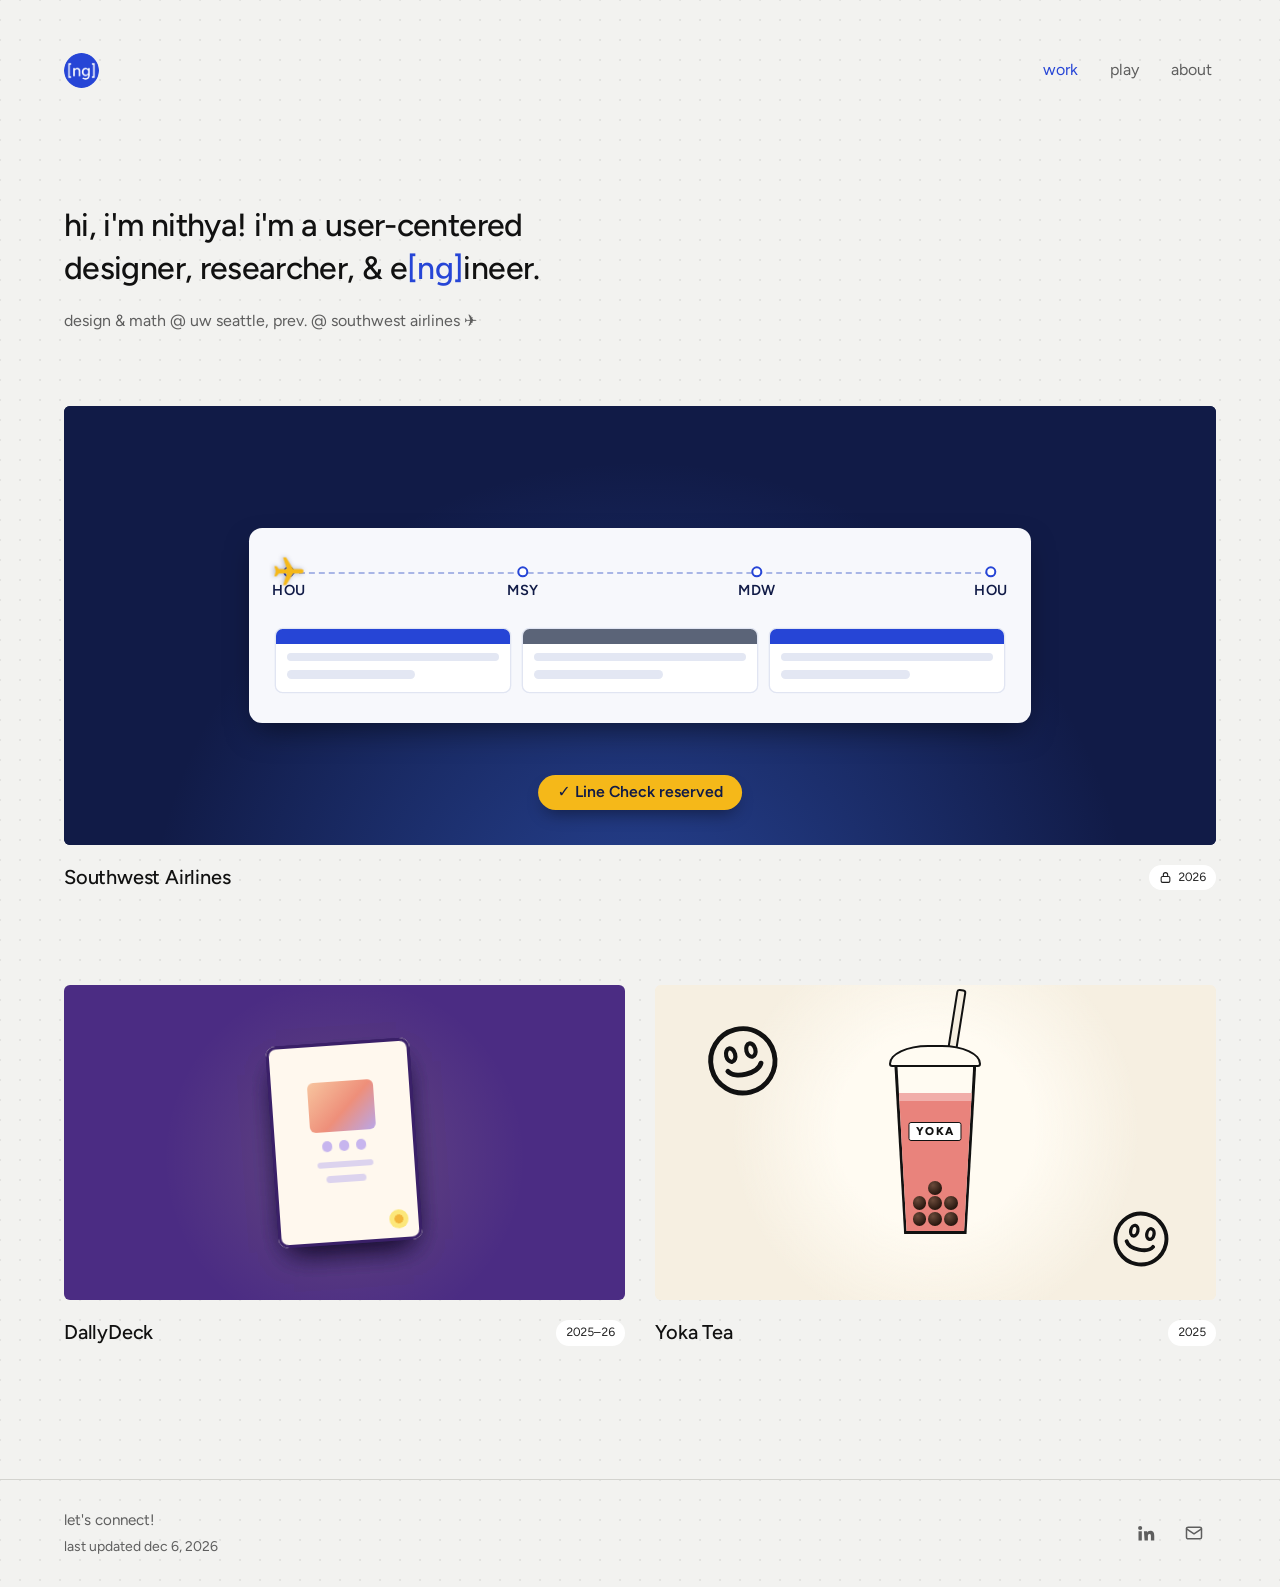
==== commit 9f0e2e8b: "Yoka Tea case study and animated thumbnail - Write the case study from the Figma file: brand moodboa" ====
--- a/index.html
+++ b/index.html
@@ -86,16 +86,31 @@
         </li>
         <li class="work-item fade-in" style="--d:3">
           <a class="work-card" href="work/project-three.html">
-            <div class="work-card__cover" style="--cover:#0F7A78" aria-hidden="true">
-              <!-- EDIT: replace with <img src="assets/…" alt=""> -->
-              <div class="mock-center"><div class="mock-phone"><i></i><i></i><i></i></div></div>
+            <div class="work-card__cover" style="--cover:#F6EFE1" aria-hidden="true">
+              <!-- animated cup: the drink drains and refills through Yoka's five signature flavors -->
+              <div class="yk-scene">
+                <svg class="yk-smile yk-smile--a" viewBox="0 0 40 40"><circle cx="20" cy="20" r="17" fill="#F6EFE1" stroke="#111" stroke-width="2.6"/><ellipse cx="14.5" cy="15.5" rx="2.4" ry="3.6" fill="none" stroke="#111" stroke-width="2.2"/><ellipse cx="25.5" cy="15.5" rx="2.4" ry="3.6" fill="none" stroke="#111" stroke-width="2.2"/><path d="M11 23.5c2.6 5 15.4 5 18 0" fill="none" stroke="#111" stroke-width="2.6" stroke-linecap="round"/></svg>
+                <svg class="yk-smile yk-smile--b" viewBox="0 0 40 40"><circle cx="20" cy="20" r="17" fill="#F6EFE1" stroke="#111" stroke-width="2.6"/><ellipse cx="14.5" cy="15.5" rx="2.4" ry="3.6" fill="none" stroke="#111" stroke-width="2.2"/><ellipse cx="25.5" cy="15.5" rx="2.4" ry="3.6" fill="none" stroke="#111" stroke-width="2.2"/><path d="M11 23.5c2.6 5 15.4 5 18 0" fill="none" stroke="#111" stroke-width="2.6" stroke-linecap="round"/></svg>
+                <div class="yk-cup">
+                  <i class="yk-straw"></i>
+                  <i class="yk-lid"></i>
+                  <div class="yk-body">
+                    <div class="yk-glass">
+                      <i class="yk-drink"></i>
+                      <span class="yk-pearls"><i></i><i></i><i></i><i></i><i></i><i></i><i></i></span>
+                      <span class="yk-label">YOKA</span>
+                    </div>
+                  </div>
+                </div>
+                <span class="yk-names"><span>Cream Strawberry</span><span>Black Sesame</span><span>Ube Halo Halo</span><span>Matcha Matcha</span><span>Yuzu Ade</span></span>
+              </div>
             </div>
             <div class="work-card__meta">
               <h2 class="work-card__title">Yoka Tea</h2>
               <span class="pill"><span class="sr-only">Year: </span>2025</span>
             </div>
             <!-- EDIT: one-line tagline, shown on hover -->
-            <p class="work-card__tagline">Designing an AI assistant that helps teams ship faster.</p>
+            <p class="work-card__tagline">A website as playful as the Seattle boba shop it’s for.</p>
           </a>
         </li>
       </ul>
--- a/css/styles.css
+++ b/css/styles.css
@@ -318,6 +318,111 @@
 /* case study video */
 .video video { display: block; width: 100%; height: auto; border-radius: var(--radius); background: #111; }
 
+/* Yoka cover: the cup drains and refills through the five signature flavors */
+.yk-scene {
+  position: absolute; inset: 0;
+  container-type: size;
+  display: grid; place-items: center;
+  background:
+    radial-gradient(circle at 50% 46%, #FFFBF2 0 30%, transparent 62%),
+    #F6EFE1;
+  overflow: hidden;
+}
+.yk-smile { position: absolute; width: 24cqh; height: 24cqh; }
+.yk-smile--a { left: 9%; top: 12%; rotate: -14deg; animation: yk-bob 6s ease-in-out infinite; }
+.yk-smile--b { right: 8%; bottom: 10%; width: 19cqh; height: 19cqh; rotate: 12deg; animation: yk-bob 6s ease-in-out -3s infinite; }
+.yk-cup { position: relative; width: 26cqh; height: 66cqh; margin-top: -8cqh; }
+.yk-straw {
+  position: absolute; left: 56%; top: -12cqh;
+  width: 3.2cqh; height: 34cqh;
+  border: .7cqh solid #111; border-radius: 1cqh;
+  background: #F6EFE1;
+  rotate: 9deg; transform-origin: bottom;
+}
+.yk-lid {
+  position: absolute; left: -6%; right: -6%; top: 6cqh; height: 7cqh;
+  border: .7cqh solid #111; border-radius: 50% 50% 1.2cqh 1.2cqh / 100% 100% 1.2cqh 1.2cqh;
+  background: #FFFBF2; z-index: 2;
+}
+.yk-body {
+  position: absolute; left: 0; right: 0; top: 12cqh; bottom: 0;
+  background: #111;
+  clip-path: polygon(0 0, 100% 0, 88% 100%, 12% 100%);
+}
+.yk-glass {
+  position: absolute; inset: .8cqh 1cqh 1cqh;
+  overflow: hidden;
+  background: #FFFBF2;
+  clip-path: polygon(0 0, 100% 0, 88% 100%, 12% 100%);
+}
+.yk-drink {
+  position: absolute; left: 0; right: 0; bottom: 0; height: 84%;
+  background: #E9837C;
+  animation: yk-flavor 10s var(--ease) infinite;
+}
+.yk-drink::before {        /* a little foam line on top */
+  content: ""; position: absolute; inset: 0 0 auto; height: 6%;
+  background: rgba(255, 255, 255, .35);
+}
+.yk-pearls { position: absolute; left: 14%; right: 14%; bottom: 3%; display: flex; flex-wrap: wrap-reverse; justify-content: center; gap: .6cqh; }
+.yk-pearls i {
+  width: 4.4cqh; height: 4.4cqh; border-radius: 50%;
+  background: radial-gradient(circle at 35% 30%, #6B4A3A, #2A1810 70%);
+  animation: yk-pearl 2.4s ease-in-out infinite;
+}
+.yk-pearls i:nth-child(2n) { animation-delay: -.8s; }
+.yk-pearls i:nth-child(3n) { animation-delay: -1.6s; }
+.yk-label {
+  position: absolute; left: 50%; top: 34%; translate: -50% 0;
+  padding: .8cqh 2cqh; border: .5cqh solid #111; border-radius: .8cqh;
+  background: #fff; color: #111;
+  font: 800 3.6cqh/1 var(--font); letter-spacing: .12em;
+}
+.yk-names { position: absolute; left: 0; right: 0; bottom: 6cqh; display: grid; justify-items: center; }
+.yk-names span {
+  grid-area: 1 / 1;
+  padding: 1.4cqh 3.4cqh; border-radius: 99px;
+  background: #111; color: #F6EFE1;
+  font: 600 3.6cqh/1 ui-monospace, "SF Mono", Menlo, monospace; letter-spacing: .02em;
+  opacity: 0;
+  animation: yk-name 10s infinite;
+}
+.yk-names span:nth-child(2) { animation-delay: 2s; }
+.yk-names span:nth-child(3) { animation-delay: 4s; }
+.yk-names span:nth-child(4) { animation-delay: 6s; }
+.yk-names span:nth-child(5) { animation-delay: 8s; }
+/* each flavor gets 2s: fill up, hold, get sipped down, switch */
+@keyframes yk-flavor {
+  0%     { height: 16%; background: #E9837C; }
+  6%     { height: 84%; background: #E9837C; }
+  15%    { height: 84%; background: #E9837C; }
+  19.9%  { height: 16%; background: #E9837C; }
+  20%    { height: 16%; background: #8D8A87; }
+  26%    { height: 84%; background: #8D8A87; }
+  35%    { height: 84%; background: #8D8A87; }
+  39.9%  { height: 16%; background: #8D8A87; }
+  40%    { height: 16%; background: #A98BE0; }
+  46%    { height: 84%; background: #A98BE0; }
+  55%    { height: 84%; background: #A98BE0; }
+  59.9%  { height: 16%; background: #A98BE0; }
+  60%    { height: 16%; background: #86A85A; }
+  66%    { height: 84%; background: #86A85A; }
+  75%    { height: 84%; background: #86A85A; }
+  79.9%  { height: 16%; background: #86A85A; }
+  80%    { height: 16%; background: #EBD65E; }
+  86%    { height: 84%; background: #EBD65E; }
+  95%    { height: 84%; background: #EBD65E; }
+  100%   { height: 16%; background: #EBD65E; }
+}
+@keyframes yk-name { 0% { opacity: 0; transform: translateY(30%); } 4%, 16% { opacity: 1; transform: none; } 20%, 100% { opacity: 0; transform: none; } }
+@keyframes yk-pearl { 50% { transform: translateY(-.8cqh); } }
+@keyframes yk-bob { 50% { transform: translateY(-2.5cqh) rotate(6deg); } }
+@media (prefers-reduced-motion: reduce) {
+  .yk-drink, .yk-pearls i, .yk-smile, .yk-names span { animation: none; }
+  .yk-drink { background: #A98BE0; }
+  .yk-names span:nth-child(3) { opacity: 1; }
+}
+
 /* cover mocks (placeholders) */
 .mock-center { position: absolute; inset: 0; display: grid; place-items: center; }
 .mock-screen {
@@ -651,15 +756,10 @@
   max-width: 440px; margin: clamp(48px, 10vh, 120px) auto clamp(64px, 12vh, 160px);
   text-align: center;
 }
-.lock__icon {
-  display: grid; place-items: center;
-  width: 56px; height: 56px; border-radius: 50%;
-  background: var(--accent-soft); color: var(--accent);
-}
-.lock__icon svg { width: 26px; height: 26px; }
 .lock__title { font-size: var(--fs-xl); font-weight: 500; line-height: 1.15; letter-spacing: -.02em; color: var(--ink); text-wrap: balance; }
 .lock__text { color: var(--muted); }
-.lock__text a { color: var(--accent); font-weight: 500; }
+.lock__text a { color: var(--accent); font-weight: 500; text-decoration: none; text-underline-offset: 3px; }
+.lock__text a:hover, .lock__text a:focus-visible { text-decoration: underline; }
 .lock__form { display: grid; gap: 8px; width: 100%; margin-top: 10px; text-align: left; }
 .lock__row { display: flex; gap: 8px; }
 .lock__input {
@@ -687,3 +787,24 @@
 
 /* the full-width project's tagline runs the whole width */
 .work-item--feature .work-card__tagline { max-width: none; }
+
+/* case study layouts: three-up and style tile */
+.trio { display: grid; grid-template-columns: repeat(3, 1fr); gap: 12px; align-items: start; }
+@media (max-width: 559px) { .trio--stack { grid-template-columns: 1fr; } }
+.style-tile { display: grid; grid-template-columns: 1fr 1fr 1.4fr; gap: 12px; }
+@media (max-width: 559px) { .style-tile { grid-template-columns: 1fr 1fr; } .style-tile__type { grid-column: 1 / -1; } }
+.style-tile__swatch {
+  display: grid; align-content: end; gap: 2px;
+  min-height: 120px; padding: 14px 16px; border-radius: var(--radius);
+  background: var(--sw); color: #111; box-shadow: inset 0 0 0 1px var(--line);
+  font-size: var(--fs-sm);
+}
+.style-tile__swatch--dark { color: #F6EFE1; }
+.style-tile__swatch span { font-weight: 600; }
+.style-tile__swatch code { font: inherit; opacity: .8; }
+.style-tile__type {
+  display: grid; align-content: end; gap: 4px;
+  padding: 14px 16px; border-radius: var(--radius); background: var(--white);
+}
+.style-tile__type strong { font-size: 1.3rem; font-weight: 600; letter-spacing: .02em; color: var(--ink); }
+.style-tile__note { font-size: var(--fs-sm); color: var(--muted); }
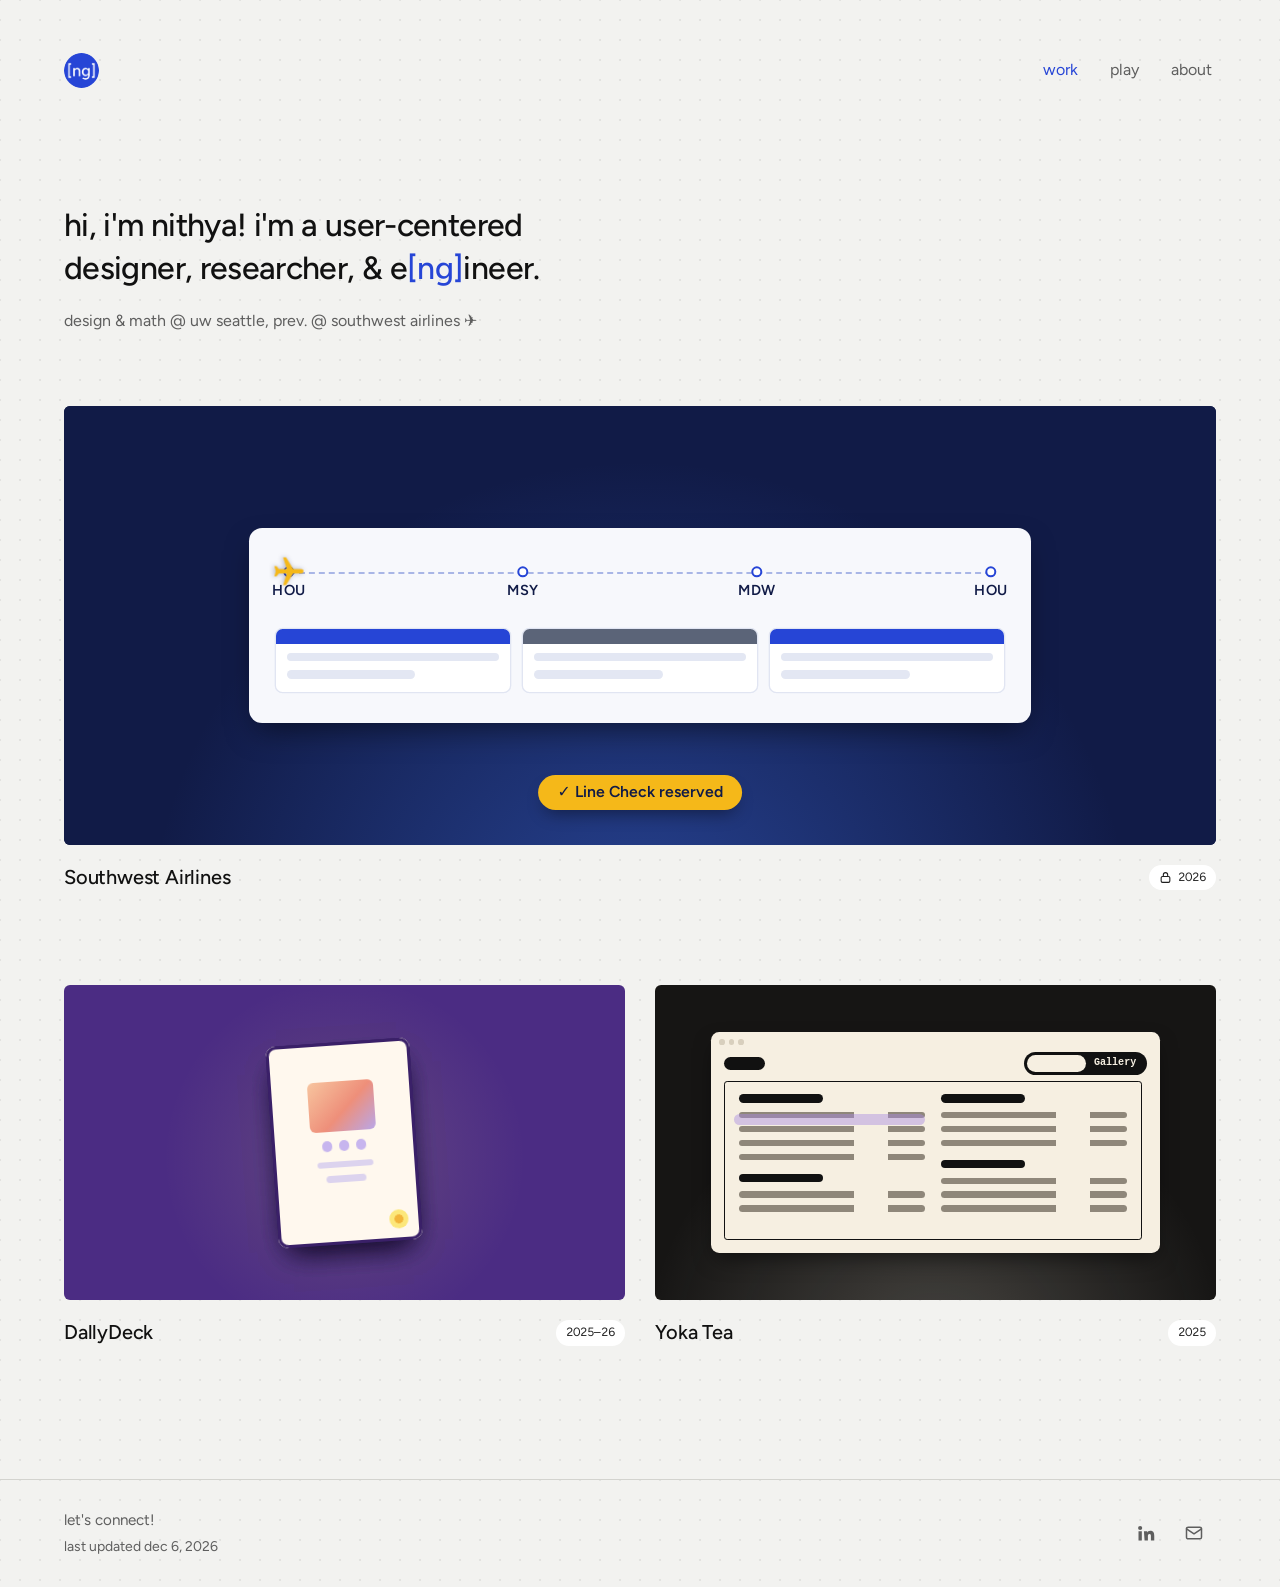
==== commit 4fbc08c1: "Yoka: website thumbnail, real project details - Replace the cup thumbnail with a small site whose na" ====
--- a/index.html
+++ b/index.html
@@ -87,30 +87,36 @@
         <li class="work-item fade-in" style="--d:3">
           <a class="work-card" href="work/project-three.html">
             <div class="work-card__cover" style="--cover:#F6EFE1" aria-hidden="true">
-              <!-- animated cup: the drink drains and refills through Yoka's five signature flavors -->
+              <!-- animated site: the nav switches between the menu and gallery pages -->
               <div class="yk-scene">
-                <svg class="yk-smile yk-smile--a" viewBox="0 0 40 40"><circle cx="20" cy="20" r="17" fill="#F6EFE1" stroke="#111" stroke-width="2.6"/><ellipse cx="14.5" cy="15.5" rx="2.4" ry="3.6" fill="none" stroke="#111" stroke-width="2.2"/><ellipse cx="25.5" cy="15.5" rx="2.4" ry="3.6" fill="none" stroke="#111" stroke-width="2.2"/><path d="M11 23.5c2.6 5 15.4 5 18 0" fill="none" stroke="#111" stroke-width="2.6" stroke-linecap="round"/></svg>
-                <svg class="yk-smile yk-smile--b" viewBox="0 0 40 40"><circle cx="20" cy="20" r="17" fill="#F6EFE1" stroke="#111" stroke-width="2.6"/><ellipse cx="14.5" cy="15.5" rx="2.4" ry="3.6" fill="none" stroke="#111" stroke-width="2.2"/><ellipse cx="25.5" cy="15.5" rx="2.4" ry="3.6" fill="none" stroke="#111" stroke-width="2.2"/><path d="M11 23.5c2.6 5 15.4 5 18 0" fill="none" stroke="#111" stroke-width="2.6" stroke-linecap="round"/></svg>
-                <div class="yk-cup">
-                  <i class="yk-straw"></i>
-                  <i class="yk-lid"></i>
-                  <div class="yk-body">
-                    <div class="yk-glass">
-                      <i class="yk-drink"></i>
-                      <span class="yk-pearls"><i></i><i></i><i></i><i></i><i></i><i></i><i></i></span>
-                      <span class="yk-label">YOKA</span>
+                <div class="yk-window">
+                  <div class="yk-bar"><i></i><i></i><i></i></div>
+                  <div class="yk-nav">
+                    <i class="yk-brand"></i>
+                    <span class="yk-tabs"><b class="yk-ind"></b><span>Menu</span><span>Gallery</span></span>
+                  </div>
+                  <div class="yk-view">
+                    <div class="yk-track">
+                      <div class="yk-page yk-menu">
+                        <i class="yk-hl"></i>
+                        <div class="yk-col"><b></b><i></i><i></i><i></i><i></i><b></b><i></i><i></i></div>
+                        <div class="yk-col"><b></b><i></i><i></i><i></i><b></b><i></i><i></i><i></i></div>
+                      </div>
+                      <div class="yk-page yk-gallery">
+                        <i style="--c:#E9837C"></i><i style="--c:#A98BE0"></i><i style="--c:#86A85A"></i><i style="--c:#8D8A87"></i><i style="--c:#EBD65E"></i>
+                      </div>
                     </div>
                   </div>
                 </div>
-                <span class="yk-names"><span>Cream Strawberry</span><span>Black Sesame</span><span>Ube Halo Halo</span><span>Matcha Matcha</span><span>Yuzu Ade</span></span>
               </div>
+            
             </div>
             <div class="work-card__meta">
               <h2 class="work-card__title">Yoka Tea</h2>
               <span class="pill"><span class="sr-only">Year: </span>2025</span>
             </div>
             <!-- EDIT: one-line tagline, shown on hover -->
-            <p class="work-card__tagline">A website as playful as the Seattle boba shop it’s for.</p>
+            <p class="work-card__tagline">Designing the menu and gallery for a Seattle boba shop’s website.</p>
           </a>
         </li>
       </ul>
--- a/css/styles.css
+++ b/css/styles.css
@@ -318,109 +318,77 @@
 /* case study video */
 .video video { display: block; width: 100%; height: auto; border-radius: var(--radius); background: #111; }
 
-/* Yoka cover: the cup drains and refills through the five signature flavors */
+/* Yoka cover: a little site whose nav flips between the menu and the gallery */
 .yk-scene {
   position: absolute; inset: 0;
   container-type: size;
   display: grid; place-items: center;
-  background:
-    radial-gradient(circle at 50% 46%, #FFFBF2 0 30%, transparent 62%),
-    #F6EFE1;
-  overflow: hidden;
-}
-.yk-smile { position: absolute; width: 24cqh; height: 24cqh; }
-.yk-smile--a { left: 9%; top: 12%; rotate: -14deg; animation: yk-bob 6s ease-in-out infinite; }
-.yk-smile--b { right: 8%; bottom: 10%; width: 19cqh; height: 19cqh; rotate: 12deg; animation: yk-bob 6s ease-in-out -3s infinite; }
-.yk-cup { position: relative; width: 26cqh; height: 66cqh; margin-top: -8cqh; }
-.yk-straw {
-  position: absolute; left: 56%; top: -12cqh;
-  width: 3.2cqh; height: 34cqh;
-  border: .7cqh solid #111; border-radius: 1cqh;
+  background: radial-gradient(circle at 50% 120%, rgba(246, 239, 225, .22), transparent 62%), #161514;
+}
+.yk-window {
+  width: min(80%, 150cqh); height: 70cqh;
+  display: grid; grid-template-rows: auto auto 1fr;
+  border-radius: 2.6cqh; overflow: hidden;
   background: #F6EFE1;
-  rotate: 9deg; transform-origin: bottom;
-}
-.yk-lid {
-  position: absolute; left: -6%; right: -6%; top: 6cqh; height: 7cqh;
-  border: .7cqh solid #111; border-radius: 50% 50% 1.2cqh 1.2cqh / 100% 100% 1.2cqh 1.2cqh;
-  background: #FFFBF2; z-index: 2;
-}
-.yk-body {
-  position: absolute; left: 0; right: 0; top: 12cqh; bottom: 0;
-  background: #111;
-  clip-path: polygon(0 0, 100% 0, 88% 100%, 12% 100%);
-}
-.yk-glass {
-  position: absolute; inset: .8cqh 1cqh 1cqh;
-  overflow: hidden;
-  background: #FFFBF2;
-  clip-path: polygon(0 0, 100% 0, 88% 100%, 12% 100%);
-}
-.yk-drink {
-  position: absolute; left: 0; right: 0; bottom: 0; height: 84%;
-  background: #E9837C;
-  animation: yk-flavor 10s var(--ease) infinite;
-}
-.yk-drink::before {        /* a little foam line on top */
-  content: ""; position: absolute; inset: 0 0 auto; height: 6%;
-  background: rgba(255, 255, 255, .35);
-}
-.yk-pearls { position: absolute; left: 14%; right: 14%; bottom: 3%; display: flex; flex-wrap: wrap-reverse; justify-content: center; gap: .6cqh; }
-.yk-pearls i {
-  width: 4.4cqh; height: 4.4cqh; border-radius: 50%;
-  background: radial-gradient(circle at 35% 30%, #6B4A3A, #2A1810 70%);
-  animation: yk-pearl 2.4s ease-in-out infinite;
-}
-.yk-pearls i:nth-child(2n) { animation-delay: -.8s; }
-.yk-pearls i:nth-child(3n) { animation-delay: -1.6s; }
-.yk-label {
-  position: absolute; left: 50%; top: 34%; translate: -50% 0;
-  padding: .8cqh 2cqh; border: .5cqh solid #111; border-radius: .8cqh;
-  background: #fff; color: #111;
-  font: 800 3.6cqh/1 var(--font); letter-spacing: .12em;
-}
-.yk-names { position: absolute; left: 0; right: 0; bottom: 6cqh; display: grid; justify-items: center; }
-.yk-names span {
-  grid-area: 1 / 1;
-  padding: 1.4cqh 3.4cqh; border-radius: 99px;
-  background: #111; color: #F6EFE1;
-  font: 600 3.6cqh/1 ui-monospace, "SF Mono", Menlo, monospace; letter-spacing: .02em;
-  opacity: 0;
-  animation: yk-name 10s infinite;
-}
-.yk-names span:nth-child(2) { animation-delay: 2s; }
-.yk-names span:nth-child(3) { animation-delay: 4s; }
-.yk-names span:nth-child(4) { animation-delay: 6s; }
-.yk-names span:nth-child(5) { animation-delay: 8s; }
-/* each flavor gets 2s: fill up, hold, get sipped down, switch */
-@keyframes yk-flavor {
-  0%     { height: 16%; background: #E9837C; }
-  6%     { height: 84%; background: #E9837C; }
-  15%    { height: 84%; background: #E9837C; }
-  19.9%  { height: 16%; background: #E9837C; }
-  20%    { height: 16%; background: #8D8A87; }
-  26%    { height: 84%; background: #8D8A87; }
-  35%    { height: 84%; background: #8D8A87; }
-  39.9%  { height: 16%; background: #8D8A87; }
-  40%    { height: 16%; background: #A98BE0; }
-  46%    { height: 84%; background: #A98BE0; }
-  55%    { height: 84%; background: #A98BE0; }
-  59.9%  { height: 16%; background: #A98BE0; }
-  60%    { height: 16%; background: #86A85A; }
-  66%    { height: 84%; background: #86A85A; }
-  75%    { height: 84%; background: #86A85A; }
-  79.9%  { height: 16%; background: #86A85A; }
-  80%    { height: 16%; background: #EBD65E; }
-  86%    { height: 84%; background: #EBD65E; }
-  95%    { height: 84%; background: #EBD65E; }
-  100%   { height: 16%; background: #EBD65E; }
-}
-@keyframes yk-name { 0% { opacity: 0; transform: translateY(30%); } 4%, 16% { opacity: 1; transform: none; } 20%, 100% { opacity: 0; transform: none; } }
-@keyframes yk-pearl { 50% { transform: translateY(-.8cqh); } }
-@keyframes yk-bob { 50% { transform: translateY(-2.5cqh) rotate(6deg); } }
+  box-shadow: 0 3cqh 7cqh -2cqh rgba(0, 0, 0, .6);
+}
+.yk-bar { display: flex; gap: 1.2cqh; padding: 2.2cqh 2.6cqh 0; }
+.yk-bar i { width: 1.8cqh; height: 1.8cqh; border-radius: 50%; background: #D8CFBD; }
+.yk-nav { display: flex; align-items: center; justify-content: space-between; padding: 2.4cqh 4cqh 2cqh; }
+.yk-brand { width: 13cqh; height: 4cqh; border-radius: 99px; background: #111; }
+.yk-tabs {
+  position: relative; display: grid; grid-template-columns: 1fr 1fr;
+  padding: .8cqh; border-radius: 99px; background: #111;
+}
+.yk-tabs span {
+  position: relative; z-index: 1;
+  padding: 1.1cqh 2.6cqh; text-align: center;
+  font: 600 3.2cqh/1 ui-monospace, "SF Mono", Menlo, monospace; color: #F6EFE1;
+  animation: yk-tab-a 8s var(--ease) infinite;
+}
+.yk-tabs span + span { animation-name: yk-tab-b; }
+.yk-ind {
+  position: absolute; left: .8cqh; top: .8cqh; bottom: .8cqh; width: calc(50% - .8cqh);
+  border-radius: 99px; background: #F6EFE1;
+  animation: yk-ind 8s var(--ease) infinite;
+}
+.yk-view { overflow: hidden; margin: 0 4cqh 4cqh; }
+.yk-track { display: flex; width: 200%; height: 100%; animation: yk-track 8s var(--ease) infinite; }
+.yk-page { width: 50%; height: 100%; flex: none; }
+.yk-menu.yk-page { width: calc(50% - 1.5cqh); margin-right: 1.5cqh; }   /* keeps its border out of view on the gallery */
+/* menu: two columns of items, like the printed menu board */
+.yk-menu {
+  position: relative;
+  display: grid; grid-template-columns: 1fr 1fr; gap: 5cqh;
+  padding: 4cqh 4.5cqh; border: .5cqh solid #111; border-radius: 1cqh;
+}
+.yk-col { display: grid; align-content: start; gap: 2.4cqh; }
+.yk-col b { width: 45%; height: 2.6cqh; border-radius: 99px; background: #111; margin-bottom: .6cqh; }
+.yk-col b:not(:first-child) { margin-top: 2cqh; }
+.yk-col i { display: flex; justify-content: space-between; height: 2cqh; border-radius: 99px; background: linear-gradient(90deg, #8F877A 0 62%, transparent 62% 80%, #8F877A 80%); }
+.yk-hl {
+  position: absolute; left: 3cqh; width: calc(50% - 5.5cqh); height: 3.6cqh; top: 10.2cqh;
+  border-radius: 99px; background: rgba(169, 139, 224, .45);
+  animation: yk-hl 8s var(--ease) infinite;
+}
+/* gallery: a collage of customer photos */
+.yk-gallery { display: grid; grid-template-columns: 1.3fr 1fr 1fr; grid-template-rows: 1fr 1fr; gap: 1.8cqh; }
+.yk-gallery i { border-radius: 1.2cqh; background: var(--c); animation: yk-pop 8s var(--ease) infinite; }
+.yk-gallery i:nth-child(1) { grid-row: span 2; }
+.yk-gallery i:nth-child(2) { animation-delay: .1s; }
+.yk-gallery i:nth-child(3) { animation-delay: .2s; }
+.yk-gallery i:nth-child(4) { animation-delay: .3s; }
+.yk-gallery i:nth-child(5) { animation-delay: .4s; }
+@keyframes yk-ind   { 0%, 44% { transform: none; } 52%, 92% { transform: translateX(100%); } 100% { transform: none; } }
+@keyframes yk-tab-a { 0%, 44% { color: #111; } 50%, 94% { color: #F6EFE1; } 100% { color: #111; } }
+@keyframes yk-tab-b { 0%, 46% { color: #F6EFE1; } 52%, 92% { color: #111; } 98%, 100% { color: #F6EFE1; } }
+@keyframes yk-track { 0%, 46% { transform: none; } 54%, 92% { transform: translateX(-50%); } 100% { transform: none; } }
+@keyframes yk-hl    { 0%, 6% { top: 9.3cqh; opacity: 0; } 10%, 16% { top: 9.3cqh; opacity: 1; } 22%, 28% { top: 13.7cqh; } 34%, 40% { top: 18.1cqh; opacity: 1; } 46%, 100% { top: 18.1cqh; opacity: 0; } }
+@keyframes yk-pop   { 0%, 52% { transform: scale(.88); opacity: 0; } 60%, 92% { transform: none; opacity: 1; } 100% { transform: none; opacity: 0; } }
 @media (prefers-reduced-motion: reduce) {
-  .yk-drink, .yk-pearls i, .yk-smile, .yk-names span { animation: none; }
-  .yk-drink { background: #A98BE0; }
-  .yk-names span:nth-child(3) { opacity: 1; }
+  .yk-tabs span, .yk-ind, .yk-track, .yk-hl, .yk-gallery i { animation: none; }
+  .yk-tabs span:first-of-type { color: #111; }
+  .yk-hl { opacity: 0; }
 }
 
 /* cover mocks (placeholders) */
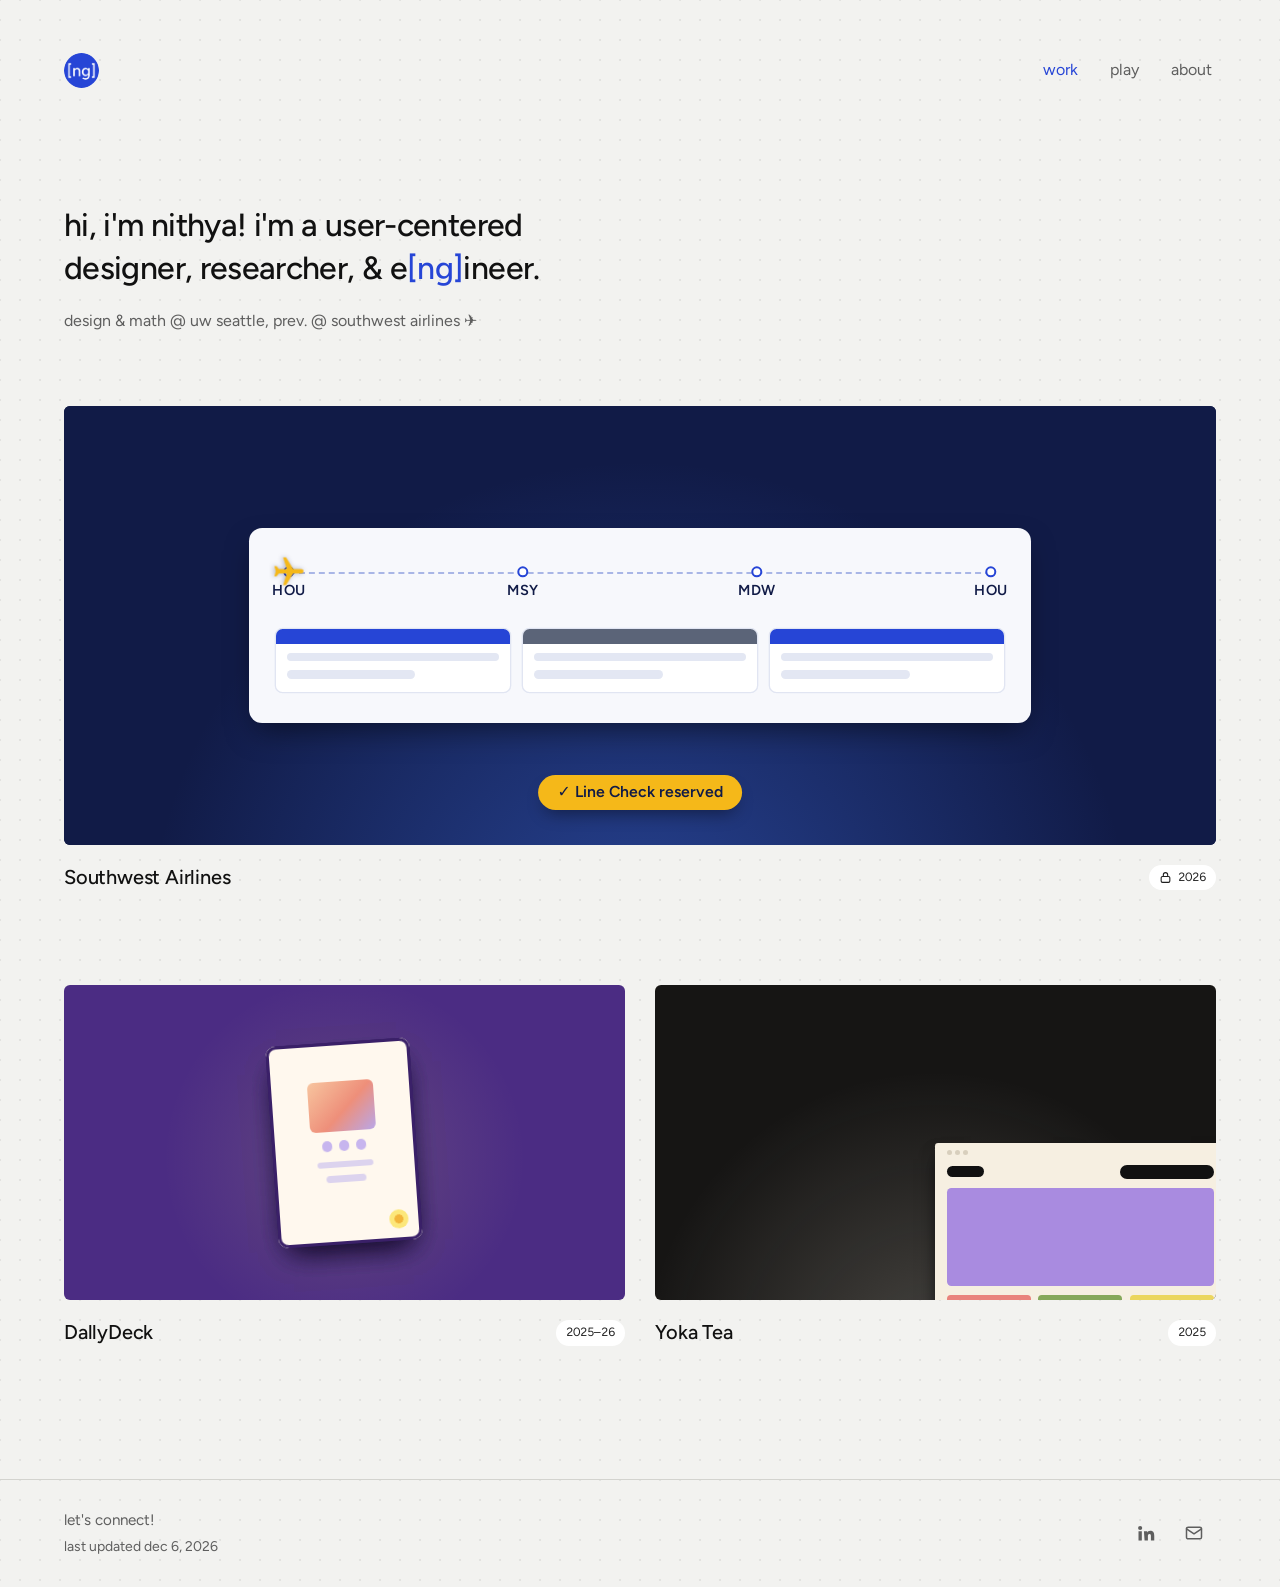
==== commit 754124d2: "Yoka thumbnail: paper menu to website; tagline covers the whole project Co-Authored-By: Claude Opus " ====
--- a/index.html
+++ b/index.html
@@ -87,28 +87,20 @@
         <li class="work-item fade-in" style="--d:3">
           <a class="work-card" href="work/project-three.html">
             <div class="work-card__cover" style="--cover:#F6EFE1" aria-hidden="true">
-              <!-- animated site: the nav switches between the menu and gallery pages -->
+              <!-- animated: Yoka's paper menu, then the new website appears beside it -->
               <div class="yk-scene">
-                <div class="yk-window">
+                <div class="yk-paper">
+                  <b></b>
+                  <div class="yk-cols"><span><i></i><i></i><i></i><i></i><i></i><i></i></span><span><i></i><i></i><i></i><i></i><i></i><i></i></span></div>
+                </div>
+                <div class="yk-site">
                   <div class="yk-bar"><i></i><i></i><i></i></div>
-                  <div class="yk-nav">
-                    <i class="yk-brand"></i>
-                    <span class="yk-tabs"><b class="yk-ind"></b><span>Menu</span><span>Gallery</span></span>
-                  </div>
-                  <div class="yk-view">
-                    <div class="yk-track">
-                      <div class="yk-page yk-menu">
-                        <i class="yk-hl"></i>
-                        <div class="yk-col"><b></b><i></i><i></i><i></i><i></i><b></b><i></i><i></i></div>
-                        <div class="yk-col"><b></b><i></i><i></i><i></i><b></b><i></i><i></i><i></i></div>
-                      </div>
-                      <div class="yk-page yk-gallery">
-                        <i style="--c:#E9837C"></i><i style="--c:#A98BE0"></i><i style="--c:#86A85A"></i><i style="--c:#8D8A87"></i><i style="--c:#EBD65E"></i>
-                      </div>
-                    </div>
-                  </div>
+                  <div class="yk-nav"><i></i><b></b></div>
+                  <i class="yk-hero"></i>
+                  <div class="yk-tiles"><i></i><i></i><i></i></div>
                 </div>
               </div>
+            
             
             </div>
             <div class="work-card__meta">
@@ -116,7 +108,7 @@
               <span class="pill"><span class="sr-only">Year: </span>2025</span>
             </div>
             <!-- EDIT: one-line tagline, shown on hover -->
-            <p class="work-card__tagline">Designing the menu and gallery for a Seattle boba shop’s website.</p>
+            <p class="work-card__tagline">Designing a new website for a Seattle boba and coffee shop.</p>
           </a>
         </li>
       </ul>
--- a/css/styles.css
+++ b/css/styles.css
@@ -318,77 +318,62 @@
 /* case study video */
 .video video { display: block; width: 100%; height: auto; border-radius: var(--radius); background: #111; }
 
-/* Yoka cover: a little site whose nav flips between the menu and the gallery */
+/* Yoka cover: the shop's paper menu, then the new website appears beside it */
 .yk-scene {
   position: absolute; inset: 0;
   container-type: size;
-  display: grid; place-items: center;
   background: radial-gradient(circle at 50% 120%, rgba(246, 239, 225, .22), transparent 62%), #161514;
-}
-.yk-window {
-  width: min(80%, 150cqh); height: 70cqh;
-  display: grid; grid-template-rows: auto auto 1fr;
-  border-radius: 2.6cqh; overflow: hidden;
-  background: #F6EFE1;
-  box-shadow: 0 3cqh 7cqh -2cqh rgba(0, 0, 0, .6);
-}
-.yk-bar { display: flex; gap: 1.2cqh; padding: 2.2cqh 2.6cqh 0; }
-.yk-bar i { width: 1.8cqh; height: 1.8cqh; border-radius: 50%; background: #D8CFBD; }
-.yk-nav { display: flex; align-items: center; justify-content: space-between; padding: 2.4cqh 4cqh 2cqh; }
-.yk-brand { width: 13cqh; height: 4cqh; border-radius: 99px; background: #111; }
-.yk-tabs {
-  position: relative; display: grid; grid-template-columns: 1fr 1fr;
-  padding: .8cqh; border-radius: 99px; background: #111;
-}
-.yk-tabs span {
-  position: relative; z-index: 1;
-  padding: 1.1cqh 2.6cqh; text-align: center;
-  font: 600 3.2cqh/1 ui-monospace, "SF Mono", Menlo, monospace; color: #F6EFE1;
-  animation: yk-tab-a 8s var(--ease) infinite;
-}
-.yk-tabs span + span { animation-name: yk-tab-b; }
-.yk-ind {
-  position: absolute; left: .8cqh; top: .8cqh; bottom: .8cqh; width: calc(50% - .8cqh);
-  border-radius: 99px; background: #F6EFE1;
-  animation: yk-ind 8s var(--ease) infinite;
-}
-.yk-view { overflow: hidden; margin: 0 4cqh 4cqh; }
-.yk-track { display: flex; width: 200%; height: 100%; animation: yk-track 8s var(--ease) infinite; }
-.yk-page { width: 50%; height: 100%; flex: none; }
-.yk-menu.yk-page { width: calc(50% - 1.5cqh); margin-right: 1.5cqh; }   /* keeps its border out of view on the gallery */
-/* menu: two columns of items, like the printed menu board */
-.yk-menu {
-  position: relative;
-  display: grid; grid-template-columns: 1fr 1fr; gap: 5cqh;
-  padding: 4cqh 4.5cqh; border: .5cqh solid #111; border-radius: 1cqh;
-}
-.yk-col { display: grid; align-content: start; gap: 2.4cqh; }
-.yk-col b { width: 45%; height: 2.6cqh; border-radius: 99px; background: #111; margin-bottom: .6cqh; }
-.yk-col b:not(:first-child) { margin-top: 2cqh; }
-.yk-col i { display: flex; justify-content: space-between; height: 2cqh; border-radius: 99px; background: linear-gradient(90deg, #8F877A 0 62%, transparent 62% 80%, #8F877A 80%); }
-.yk-hl {
-  position: absolute; left: 3cqh; width: calc(50% - 5.5cqh); height: 3.6cqh; top: 10.2cqh;
-  border-radius: 99px; background: rgba(169, 139, 224, .45);
-  animation: yk-hl 8s var(--ease) infinite;
-}
-/* gallery: a collage of customer photos */
-.yk-gallery { display: grid; grid-template-columns: 1.3fr 1fr 1fr; grid-template-rows: 1fr 1fr; gap: 1.8cqh; }
-.yk-gallery i { border-radius: 1.2cqh; background: var(--c); animation: yk-pop 8s var(--ease) infinite; }
-.yk-gallery i:nth-child(1) { grid-row: span 2; }
-.yk-gallery i:nth-child(2) { animation-delay: .1s; }
-.yk-gallery i:nth-child(3) { animation-delay: .2s; }
-.yk-gallery i:nth-child(4) { animation-delay: .3s; }
-.yk-gallery i:nth-child(5) { animation-delay: .4s; }
-@keyframes yk-ind   { 0%, 44% { transform: none; } 52%, 92% { transform: translateX(100%); } 100% { transform: none; } }
-@keyframes yk-tab-a { 0%, 44% { color: #111; } 50%, 94% { color: #F6EFE1; } 100% { color: #111; } }
-@keyframes yk-tab-b { 0%, 46% { color: #F6EFE1; } 52%, 92% { color: #111; } 98%, 100% { color: #F6EFE1; } }
-@keyframes yk-track { 0%, 46% { transform: none; } 54%, 92% { transform: translateX(-50%); } 100% { transform: none; } }
-@keyframes yk-hl    { 0%, 6% { top: 9.3cqh; opacity: 0; } 10%, 16% { top: 9.3cqh; opacity: 1; } 22%, 28% { top: 13.7cqh; } 34%, 40% { top: 18.1cqh; opacity: 1; } 46%, 100% { top: 18.1cqh; opacity: 0; } }
-@keyframes yk-pop   { 0%, 52% { transform: scale(.88); opacity: 0; } 60%, 92% { transform: none; opacity: 1; } 100% { transform: none; opacity: 0; } }
+  overflow: hidden;
+}
+.yk-paper, .yk-site { position: absolute; left: 50%; top: 50%; }
+/* paper menu */
+.yk-paper {
+  width: 46cqh; height: 58cqh;
+  display: grid; align-content: start; gap: 5cqh;
+  padding: 6cqh 5cqh;
+  border-radius: 1cqh; background: #F6EFE1;
+  box-shadow: 0 2.5cqh 5cqh -1.5cqh rgba(0, 0, 0, .6);
+  animation: yk-paper 8s var(--ease) infinite;
+}
+.yk-paper b { justify-self: center; width: 50%; height: 3.4cqh; border-radius: 99px; background: #111; }
+.yk-cols { display: grid; grid-template-columns: 1fr 1fr; gap: 4cqh; }
+.yk-cols span { display: grid; gap: 3cqh; }
+.yk-cols i { height: 1.8cqh; border-radius: 99px; background: #9A9184; }
+.yk-cols i:nth-child(2n) { width: 75%; }
+/* website */
+.yk-site {
+  width: 92cqh; height: 62cqh;
+  display: grid; grid-template-rows: auto auto 1fr auto; gap: 3cqh;
+  padding: 2.4cqh 3.6cqh 3.6cqh;
+  border-radius: 2cqh; background: #F6EFE1;
+  box-shadow: 0 3cqh 6cqh -2cqh rgba(0, 0, 0, .6);
+  animation: yk-site 8s var(--ease) infinite;
+}
+.yk-bar { display: flex; gap: 1cqh; }
+.yk-bar i { width: 1.6cqh; height: 1.6cqh; border-radius: 50%; background: #D8CFBD; }
+.yk-nav { display: flex; justify-content: space-between; align-items: center; }
+.yk-nav i { width: 12cqh; height: 3.6cqh; border-radius: 99px; background: #111; }
+.yk-nav b { width: 30cqh; height: 4.4cqh; border-radius: 99px; background: #111; }
+.yk-hero { border-radius: 1.4cqh; background: #A98BE0; animation: yk-in 8s var(--ease) infinite; }
+.yk-tiles { display: grid; grid-template-columns: repeat(3, 1fr); gap: 2.4cqh; }
+.yk-tiles i { height: 10cqh; border-radius: 1.2cqh; background: #E9837C; animation: yk-in 8s var(--ease) infinite; }
+.yk-tiles i:nth-child(2) { background: #86A85A; animation-delay: .15s; }
+.yk-tiles i:nth-child(3) { background: #EBD65E; animation-delay: .3s; }
+@keyframes yk-paper {
+  0%, 30%   { transform: translate(-50%, -50%) rotate(-3deg); }
+  46%, 88%  { transform: translate(calc(-50% - 48cqh), -50%) rotate(-7deg) scale(.86); }
+  100%      { transform: translate(-50%, -50%) rotate(-3deg); }
+}
+@keyframes yk-site {
+  0%, 34%   { transform: translate(calc(-50% + 70cqh), -50%) scale(.94); opacity: 0; }
+  50%, 86%  { transform: translate(calc(-50% + 26cqh), -50%); opacity: 1; }
+  94%, 100% { transform: translate(calc(-50% + 26cqh), -50%); opacity: 0; }
+}
+@keyframes yk-in { 0%, 50% { opacity: 0; transform: scale(.94); } 58%, 100% { opacity: 1; transform: none; } }
 @media (prefers-reduced-motion: reduce) {
-  .yk-tabs span, .yk-ind, .yk-track, .yk-hl, .yk-gallery i { animation: none; }
-  .yk-tabs span:first-of-type { color: #111; }
-  .yk-hl { opacity: 0; }
+  .yk-paper, .yk-site, .yk-hero, .yk-tiles i { animation: none; }
+  .yk-paper { transform: translate(calc(-50% - 48cqh), -50%) rotate(-7deg) scale(.86); }
+  .yk-site { transform: translate(calc(-50% + 26cqh), -50%); }
 }
 
 /* cover mocks (placeholders) */
